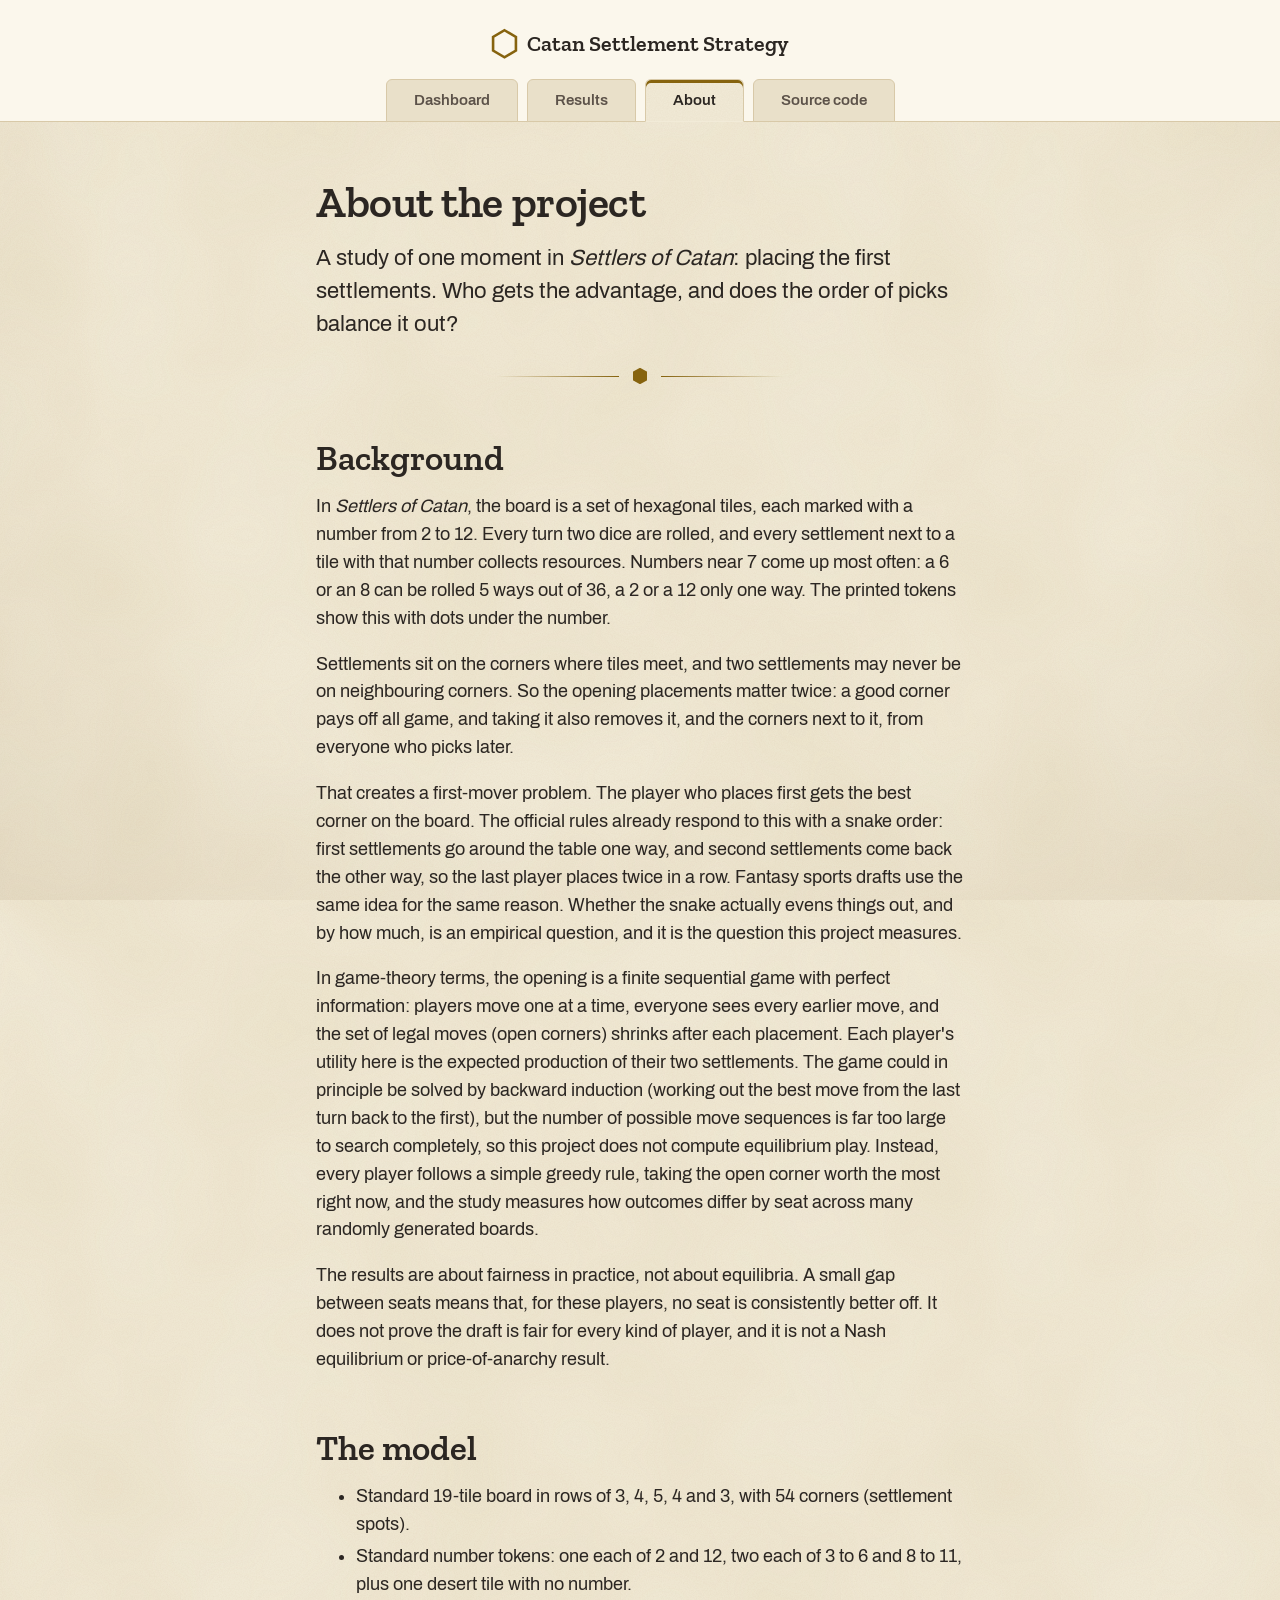
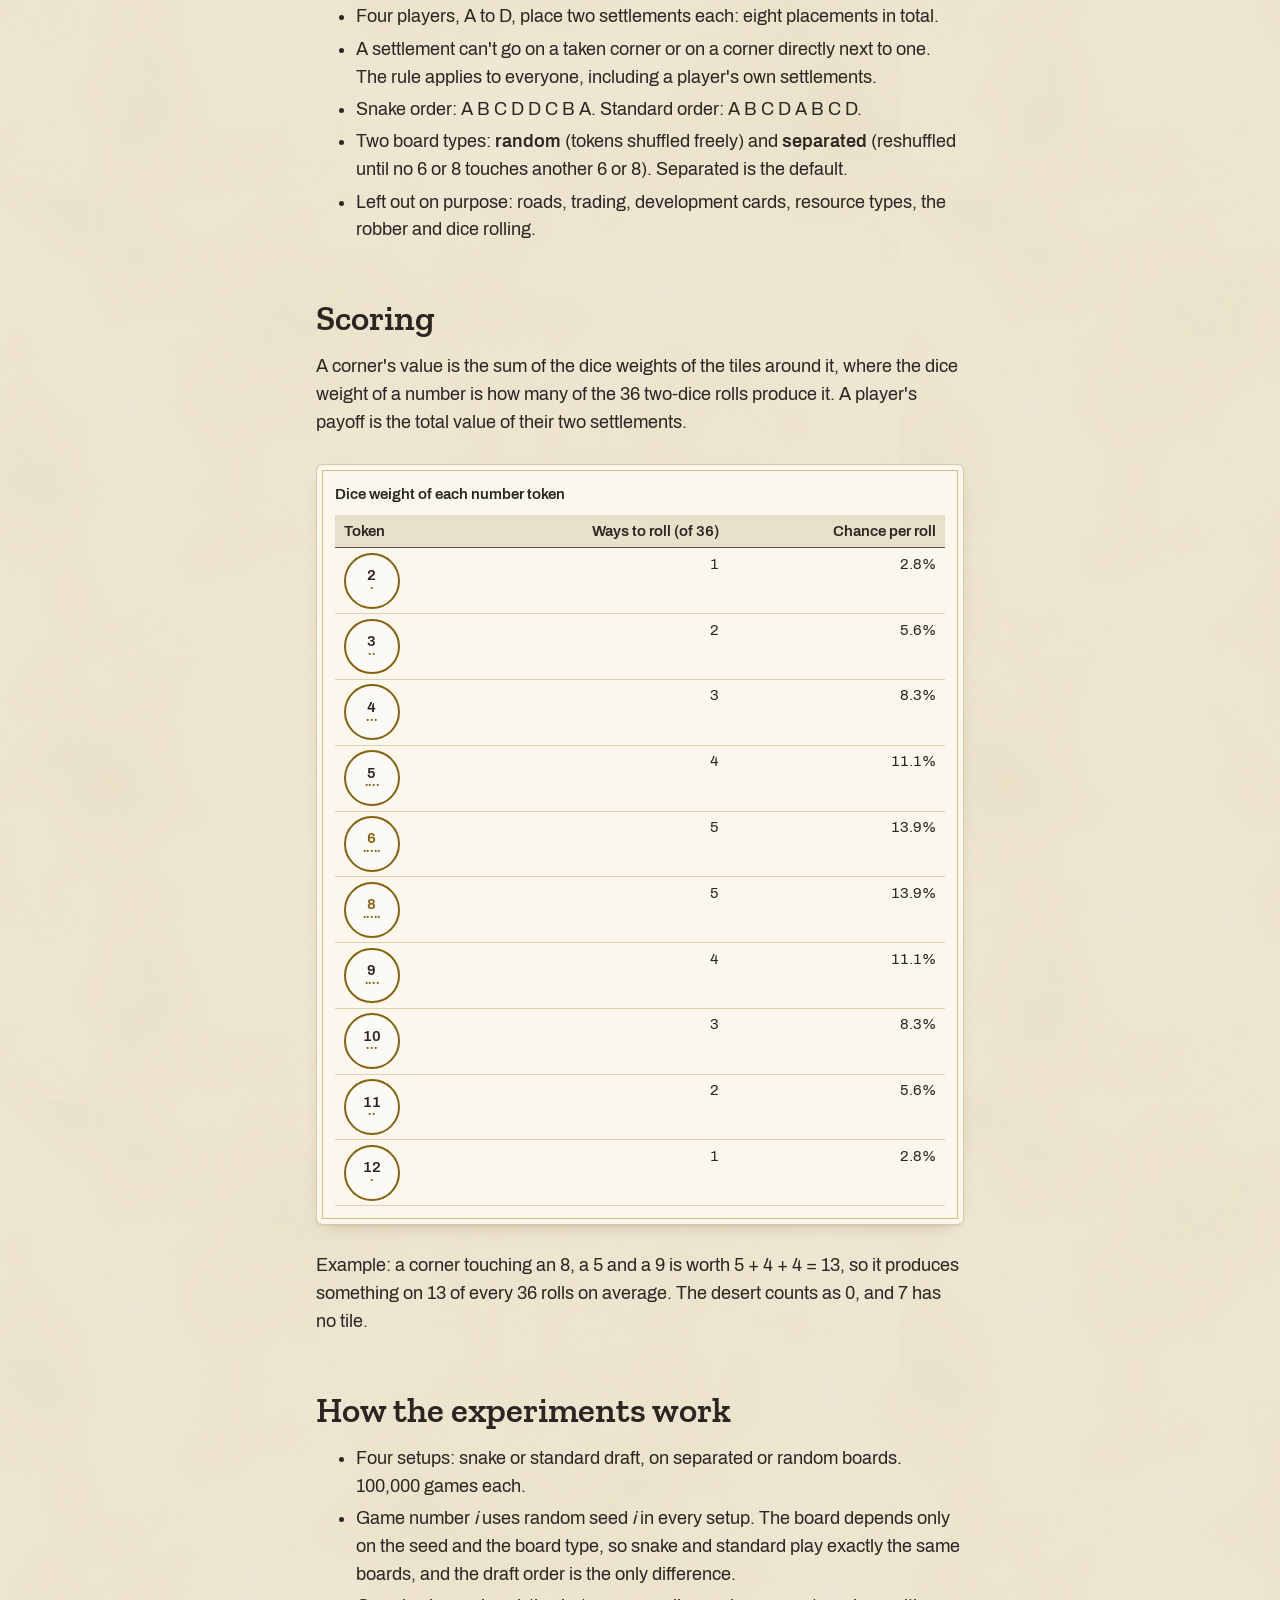
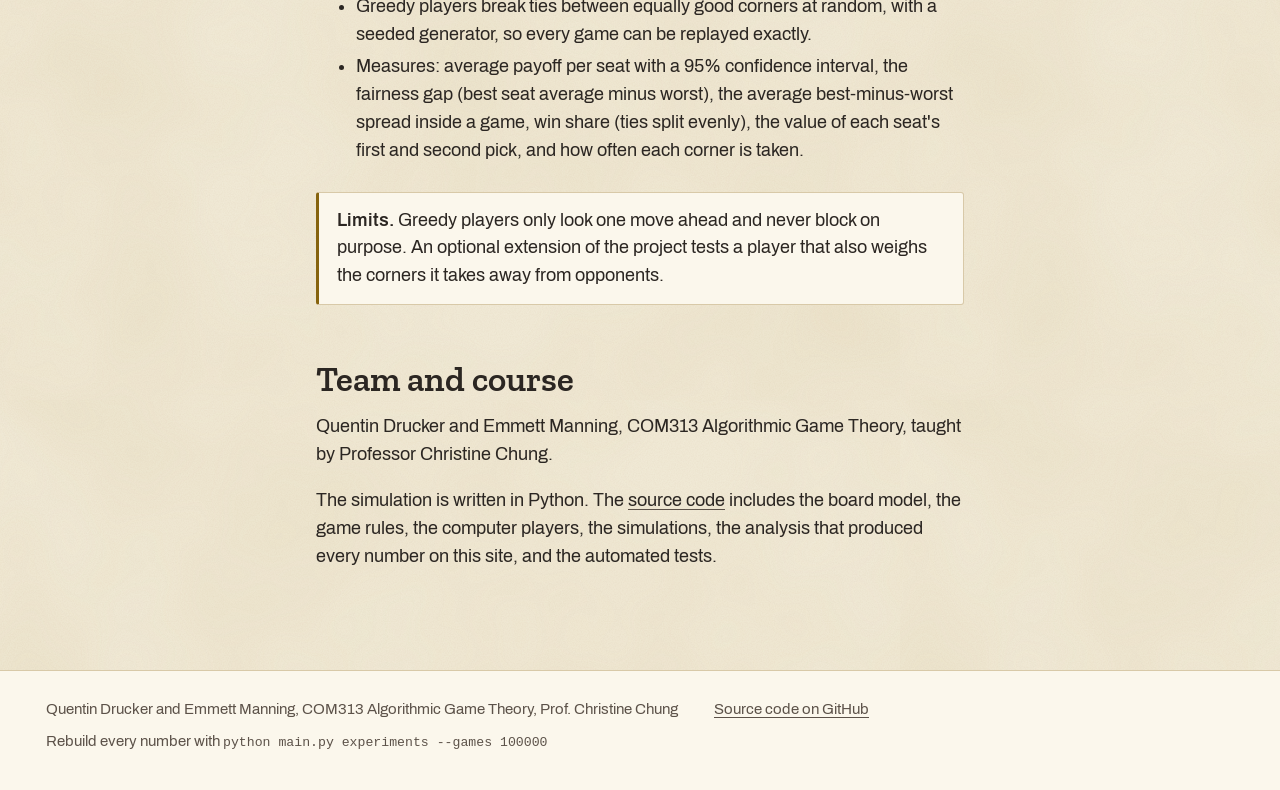
==== site/about.html @ a484a0a6 "Polish the website: parchment texture, tab navigation, panels and cards - Page background: warm parc" ====
<!doctype html>
<!--
  about.html: background and method (also the project's one-page background).
  Key parts:
  - background: Catan's opening, draft orders, the game-theory framing
  - the model's rules
  - scoring: dice-weight table drawn as Catan number tokens with pips
  - experiments, limits, team and course, where the code lives
  Sources: proposal, docs/experiments.md, src/board.py (dice weights).
-->
<html lang="en">
<head>
  <meta charset="utf-8">
  <meta name="viewport" content="width=device-width, initial-scale=1">
  <title>About | Catan Settlement Strategy</title>
  <meta name="description" content="Background, rules and method of a simulation study of opening settlement drafts on a Catan board.">
  <link rel="icon" href="favicon.svg" type="image/svg+xml">
  <link rel="stylesheet" href="css/styles.css">
</head>
<body>
  <a class="skip-link" href="#main">Skip to content</a>

  <!-- Site header (same on every page). -->
  <header class="site-header">
    <div class="site-header__inner">
      <a class="brand" href="index.html">
        <svg class="brand__mark" viewBox="0 0 26 30" aria-hidden="true"><polygon points="13,2 24,8.5 24,21.5 13,28 2,21.5 2,8.5"/></svg>
        Catan Settlement Strategy
      </a>
      <nav class="nav" aria-label="Pages">
        <a href="index.html">Dashboard</a>
        <a href="results.html">Results</a>
        <a href="about.html" aria-current="page">About</a>
        <a href="https://github.com/quentin-drucker/catan-settlement-strategy">Source code</a>
      </nav>
    </div>
  </header>

  <main id="main" class="page">

    <h1>About the project</h1>
    <p class="lede">
      A study of one moment in <em>Settlers of Catan</em>: placing the first settlements.
      Who gets the advantage, and does the order of picks balance it out?
    </p>
    <div class="ornament" aria-hidden="true"><span class="ornament__hex"></span></div>

    <!-- Background: the topic, the draft-order question, and the game-theory framing. -->
    <h2>Background</h2>
    <p>
      In <em>Settlers of Catan</em>, the board is a set of hexagonal tiles, each marked with a number
      from 2 to 12. Every turn two dice are rolled, and every settlement next to a tile with that number
      collects resources. Numbers near 7 come up most often: a 6 or an 8 can be rolled 5 ways out of
      36, a 2 or a 12 only one way. The printed tokens show this with dots under the number.
    </p>
    <p>
      Settlements sit on the corners where tiles meet, and two settlements may never be on neighbouring
      corners. So the opening placements matter twice: a good corner pays off all game, and taking it
      also removes it, and the corners next to it, from everyone who picks later.
    </p>
    <p>
      That creates a first-mover problem. The player who places first gets the best corner on the board.
      The official rules already respond to this with a snake order: first settlements go around the
      table one way, and second settlements come back the other way, so the last player places twice in
      a row. Fantasy sports drafts use the same idea for the same reason. Whether the snake actually
      evens things out, and by how much, is an empirical question, and it is the question this project
      measures.
    </p>
    <p>
      In game-theory terms, the opening is a finite sequential game with perfect information: players
      move one at a time, everyone sees every earlier move, and the set of legal moves (open corners)
      shrinks after each placement. Each player's utility here is the expected production of their two
      settlements. The game could in principle be solved by backward induction (working out the best move
      from the last turn back to the first), but the number of possible move sequences is far too large to
      search completely, so this project does not compute equilibrium play. Instead, every player follows
      a simple greedy rule, taking the open corner worth the most right now, and the study measures how
      outcomes differ by seat across many randomly generated boards.
    </p>
    <p>
      The results are about fairness in practice, not about equilibria. A small gap between seats means
      that, for these players, no seat is consistently better off. It does not prove the draft is fair for
      every kind of player, and it is not a Nash equilibrium or price-of-anarchy result.
    </p>

    <!-- The model: what is and isn't simulated. -->
    <h2>The model</h2>
    <ul>
      <li>Standard 19-tile board in rows of 3, 4, 5, 4 and 3, with 54 corners (settlement spots).</li>
      <li>Standard number tokens: one each of 2 and 12, two each of 3 to 6 and 8 to 11, plus one desert tile with no number.</li>
      <li>Four players, A to D, place two settlements each: eight placements in total.</li>
      <li>A settlement can't go on a taken corner or on a corner directly next to one. The rule applies to everyone, including a player's own settlements.</li>
      <li>Snake order: A B C D D C B A. Standard order: A B C D A B C D.</li>
      <li>Two board types: <strong>random</strong> (tokens shuffled freely) and <strong>separated</strong> (reshuffled until no 6 or 8 touches another 6 or 8). Separated is the default.</li>
      <li>Left out on purpose: roads, trading, development cards, resource types, the robber and dice rolling.</li>
    </ul>

    <!-- Scoring: dice weights as tokens; pips = ways to roll the number out of 36 (src/board.py). -->
    <h2>Scoring</h2>
    <p>
      A corner's value is the sum of the dice weights of the tiles around it, where the dice weight of a
      number is how many of the 36 two-dice rolls produce it. A player's payoff is the total value of
      their two settlements.
    </p>
    <div class="table-wrap panel">
      <table class="data-table data-table--compact">
        <caption>Dice weight of each number token</caption>
        <thead>
          <tr><th scope="col">Token</th><th scope="col" class="num">Ways to roll (of 36)</th><th scope="col" class="num">Chance per roll</th></tr>
        </thead>
        <tbody>
          <tr><td><span class="token">2<span class="token__pips" aria-hidden="true">&bull;</span></span></td><td class="num">1</td><td class="num">2.8%</td></tr>
          <tr><td><span class="token">3<span class="token__pips" aria-hidden="true">&bull;&bull;</span></span></td><td class="num">2</td><td class="num">5.6%</td></tr>
          <tr><td><span class="token">4<span class="token__pips" aria-hidden="true">&bull;&bull;&bull;</span></span></td><td class="num">3</td><td class="num">8.3%</td></tr>
          <tr><td><span class="token">5<span class="token__pips" aria-hidden="true">&bull;&bull;&bull;&bull;</span></span></td><td class="num">4</td><td class="num">11.1%</td></tr>
          <tr><td><span class="token token--high">6<span class="token__pips" aria-hidden="true">&bull;&bull;&bull;&bull;&bull;</span></span></td><td class="num">5</td><td class="num">13.9%</td></tr>
          <tr><td><span class="token token--high">8<span class="token__pips" aria-hidden="true">&bull;&bull;&bull;&bull;&bull;</span></span></td><td class="num">5</td><td class="num">13.9%</td></tr>
          <tr><td><span class="token">9<span class="token__pips" aria-hidden="true">&bull;&bull;&bull;&bull;</span></span></td><td class="num">4</td><td class="num">11.1%</td></tr>
          <tr><td><span class="token">10<span class="token__pips" aria-hidden="true">&bull;&bull;&bull;</span></span></td><td class="num">3</td><td class="num">8.3%</td></tr>
          <tr><td><span class="token">11<span class="token__pips" aria-hidden="true">&bull;&bull;</span></span></td><td class="num">2</td><td class="num">5.6%</td></tr>
          <tr><td><span class="token">12<span class="token__pips" aria-hidden="true">&bull;</span></span></td><td class="num">1</td><td class="num">2.8%</td></tr>
        </tbody>
      </table>
    </div>
    <p>
      Example: a corner touching an 8, a 5 and a 9 is worth 5 + 4 + 4 = 13, so it produces something on
      13 of every 36 rolls on average. The desert counts as 0, and 7 has no tile.
    </p>

    <!-- Experiments: setups + measures (summary of docs/experiments.md). -->
    <h2>How the experiments work</h2>
    <ul>
      <li>Four setups: snake or standard draft, on separated or random boards. 100,000 games each.</li>
      <li>Game number <em>i</em> uses random seed <em>i</em> in every setup. The board depends only on the seed and the board type, so snake and standard play exactly the same boards, and the draft order is the only difference.</li>
      <li>Greedy players break ties between equally good corners at random, with a seeded generator, so every game can be replayed exactly.</li>
      <li>Measures: average payoff per seat with a 95% confidence interval, the fairness gap (best seat average minus worst), the average best-minus-worst spread inside a game, win share (ties split evenly), the value of each seat's first and second pick, and how often each corner is taken.</li>
    </ul>

    <!-- Limits (same caveat as the Results page). -->
    <div class="note">
      <p><strong>Limits.</strong> Greedy players only look one move ahead and never block on purpose.
        An optional extension of the project tests a player that also weighs the corners it takes away
        from opponents.</p>
    </div>

    <!-- Team, course and code. -->
    <h2>Team and course</h2>
    <p>
      Quentin Drucker and Emmett Manning, COM313 Algorithmic Game Theory, taught by Professor Christine Chung.
    </p>
    <p>
      The simulation is written in Python. The <a href="https://github.com/quentin-drucker/catan-settlement-strategy">source
      code</a> includes the board model, the game rules, the computer players, the simulations, the analysis
      that produced every number on this site, and the automated tests.
    </p>
  </main>

  <!-- Footer (same on every page). -->
  <footer class="site-footer">
    <div class="site-footer__inner">
      <p>Quentin Drucker and Emmett Manning, COM313 Algorithmic Game Theory, Prof. Christine Chung</p>
      <p><a href="https://github.com/quentin-drucker/catan-settlement-strategy">Source code on GitHub</a></p>
      <p>Rebuild every number with <code>python main.py experiments --games 100000</code></p>
    </div>
  </footer>
</body>
</html>
---- site/css/styles.css ----
/* =============================================================================
   styles.css: the one stylesheet for the whole website.
   Every page links this file; no page has its own <style> block or style="" attributes.

   How to use this file
   --------------------
   1. Design values      CSS variables (= a named value defined once, reused everywhere):
                         colours, fonts, font sizes, spacing, widths, radius.
   2. Base               page defaults, font files, headings, paragraphs, links, focus.
   3. Layout             page width, header + nav, main column, footer.
   4. Components         reusable pieces, one class each (+ "--modifier" variations):
                         .skip-link, .lede, .byline, .ornament, .button, .panel,
                         .stats/.stat, .token-strip, .token, .figure, .data-table,
                         .card-grid/.card, .badge, .note, .command, .board
   5. Page tweaks        small page-specific adjustments (kept short).

   Rule of thumb: need a new look? Add a component in section 4 that uses the
   variables from section 1. Don't hard-code colours or sizes anywhere else.
   ============================================================================= */


/* =============================================================================
   1. DESIGN VALUES
   ============================================================================= */

/* Theme: "Board-game box". Warm parchment page, light card-stock panels with a
   thin gold inner frame, warm dark ink, wheat-gold tokens, slab-serif headings
   like the lettering on a board-game box.
   Blue/orange are only for data (snake/standard), gold for tokens and trim. */
:root {
  /* Page colours */
  --color-paper: #F2EBD8;        /* page background: warm parchment */
  --color-paper-alt: #E9E0C9;    /* subtle fill: table headers, inactive tabs */
  --color-card: #FBF7EC;         /* panels and cards: lighter card stock */
  --color-card-edge: #D8C9A8;    /* panel/card border */
  --color-ink: #2B2622;          /* body text + headings (~12.6:1 on paper) */
  --color-ink-soft: #423A33;     /* primary button hover */
  --color-ink-muted: #5C5249;    /* captions, secondary text (~6.4:1 on paper) */
  --color-rule: #DCCFB2;         /* hairlines, table borders */
  --color-focus: #86630E;        /* keyboard focus ring (>= 3:1 on paper) */
  --color-gilt: rgba(178, 140, 52, 0.55);  /* thin gold inner frame (decoration only) */

  /* Data colours (same as the charts; validated colour-blind safe) */
  --color-snake: #2a78d6;
  --color-standard: #eb6834;
  --color-snake-text: #1f62b3;   /* darker steps for text, so labels pass 4.5:1 */
  --color-standard-text: #a33c15;

  /* Catan number tokens */
  --color-token: #86630E;        /* wheat gold: token ring, pips, 6/8 numerals, trim */
  --color-token-face: #FBFAF6;   /* token disc */

  /* Game board (used by .board; ready for the Watch/Play pages) */
  --board-sea: #D3E0E6;          /* water around the island */
  --board-tile: #E7E2D4;         /* land hexes (no resources in this model) */
  --board-tile-edge: #C4BCA8;
  --board-spot: #FFFFFF;         /* empty settlement spot */
  --board-spot-edge: #5C5249;
  --board-blocked: #C4BCA8;      /* spot next to a settlement */
  --board-token-face: var(--color-token-face);
  --board-token-ink: var(--color-ink);
  --board-token-high: var(--color-token);
  --board-piece-label: #FFFFFF;  /* white letter on every player colour (>= 4.5:1) */
  --player-a: #c2410c;           /* player colours: validated all-pairs on the tiles; */
  --player-b: #1d4ed8;           /* each piece also shows its letter (second cue) */
  --player-c: #15803d;
  --player-d: #a21caf;

  /* Fonts */
  --font-heading: "Zilla Slab", Georgia, serif;          /* page and section titles */
  --font-text: "Archivo", "Segoe UI", Arial, sans-serif; /* body text */
  --font-ui: "Archivo", "Segoe UI", Arial, sans-serif;   /* nav, numbers, tables, labels */

  /* Type scale: 1.25 ratio on an 18px base (rem = root font size = 18px) */
  --text-xs: 0.722rem;   /* 13px */
  --text-sm: 0.833rem;   /* 15px */
  --text-md: 1rem;       /* 18px body */
  --text-lg: 1.222rem;   /* 22px */
  --text-xl: 1.556rem;   /* 28px */
  --text-2xl: 1.944rem;  /* 35px */
  --text-3xl: 2.444rem;  /* 44px, page title */
  --leading-text: 1.55;
  --leading-tight: 1.18;

  /* Spacing scale */
  --space-1: 0.25rem;
  --space-2: 0.5rem;
  --space-3: 0.75rem;
  --space-4: 1rem;
  --space-5: 1.5rem;
  --space-6: 2rem;
  --space-7: 3rem;
  --space-8: 4.5rem;

  /* Widths + shape */
  --width-text: 38rem;   /* reading column, ~68 characters per line */
  --width-wide: 56rem;   /* figures and tables may run wider than the text */
  --width-page: 68rem;   /* header/footer */
  --gutter: 1rem;        /* side padding at phone width */
  --radius-sm: 3px;
  --radius-card: 6px;    /* panels, cards, buttons, tabs */
  --token-size: 3.1rem;

  /* Depth: soft warm shadows + the gold inner frame used by panels and cards.
     box-shadow = a blurred copy of the box drawn underneath it. */
  --shadow-card: 0 1px 1px rgba(60, 42, 14, 0.06), 0 8px 18px -12px rgba(60, 42, 14, 0.35);
  --shadow-card-hover: 0 2px 2px rgba(60, 42, 14, 0.08), 0 16px 26px -14px rgba(60, 42, 14, 0.45);
  --frame-inset: inset 0 0 0 5px var(--color-card), inset 0 0 0 6px var(--color-gilt);

  /* Parchment texture, drawn by the browser from two tiny inline SVGs (no image
     files). feTurbulence = random "noise"; the colour matrix turns it into faint
     brown specks (grain) and large soft blotches (mottling). Kept very light so
     text contrast stays >= 4.5:1. */
  --texture-grain: url("data:image/svg+xml,%3Csvg xmlns='http://www.w3.org/2000/svg' width='220' height='220'%3E%3Cfilter id='g'%3E%3CfeTurbulence type='fractalNoise' baseFrequency='0.85' numOctaves='3' stitchTiles='stitch'/%3E%3CfeColorMatrix values='0 0 0 0 0.36 0 0 0 0 0.27 0 0 0 0 0.12 0 0 0 0.09 0'/%3E%3C/filter%3E%3Crect width='100%25' height='100%25' filter='url(%23g)'/%3E%3C/svg%3E");
  --texture-mottle: url("data:image/svg+xml,%3Csvg xmlns='http://www.w3.org/2000/svg' width='900' height='900'%3E%3Cfilter id='m'%3E%3CfeTurbulence type='fractalNoise' baseFrequency='0.006' numOctaves='3' seed='7' stitchTiles='stitch'/%3E%3CfeColorMatrix values='0 0 0 0 0.55 0 0 0 0 0.40 0 0 0 0 0.16 0 0 0 0.16 -0.04'/%3E%3C/filter%3E%3Crect width='100%25' height='100%25' filter='url(%23m)'/%3E%3C/svg%3E");
  --vignette: radial-gradient(ellipse at 50% 35%, transparent 60%, rgba(120, 88, 40, 0.09) 100%);
}


/* =============================================================================
   2. BASE
   ============================================================================= */

/* Font files (stored in site/fonts/, open licence: OFL). One file per weight. */
@font-face {
  font-family: "Archivo";
  src: url("../fonts/Archivo-Regular.ttf") format("truetype");
  font-weight: 400;
  font-display: swap;            /* show fallback text while the font loads */
}
@font-face {
  font-family: "Archivo";
  src: url("../fonts/Archivo-SemiBold.ttf") format("truetype");
  font-weight: 600;              /* same two files the charts use (src/analysis.py) */
  font-display: swap;
}
@font-face {
  font-family: "Zilla Slab";
  src: url("../fonts/ZillaSlab-Regular.ttf") format("truetype");
  font-weight: 400;
  font-display: swap;
}
@font-face {
  font-family: "Zilla Slab";
  src: url("../fonts/ZillaSlab-SemiBold.ttf") format("truetype");
  font-weight: 600;
  font-display: swap;
}

*,
*::before,
*::after {
  box-sizing: border-box;        /* width includes padding: simpler maths */
}

html {
  font-size: 112.5%;             /* 18px when the browser default is 16px */
  -webkit-text-size-adjust: 100%;
}

body {
  margin: 0;
  background-color: var(--color-paper);
  background-image: var(--vignette), var(--texture-mottle), var(--texture-grain);
  background-attachment: fixed, scroll, scroll;  /* edges stay shaded while scrolling */
  color: var(--color-ink);
  font-family: var(--font-text);
  font-size: var(--text-md);
  line-height: var(--leading-text);
}

h1,
h2,
h3 {
  font-family: var(--font-heading);
  line-height: var(--leading-tight);
  font-weight: 600;
  margin: var(--space-7) 0 var(--space-3);
}
h1 {
  font-size: var(--text-3xl);
  margin-top: var(--space-7);
  letter-spacing: -0.01em;
}
h2 { font-size: var(--text-2xl); }
h3 { font-size: var(--text-lg); margin-top: var(--space-6); }

p,
ul,
ol {
  margin: 0 0 var(--space-4);
}
li + li { margin-top: var(--space-1); }

/* Links: ink-coloured with an underline (blue is reserved for data). */
a {
  color: inherit;
  text-decoration-line: underline;
  text-decoration-color: var(--color-ink-muted);
  text-decoration-thickness: 1px;
  text-underline-offset: 0.18em;
}
a:hover { text-decoration-thickness: 2px; }

/* Visible keyboard focus on every interactive element. */
:focus-visible {
  outline: 3px solid var(--color-focus);
  outline-offset: 2px;
  border-radius: var(--radius-sm);
}

img { max-width: 100%; height: auto; display: block; }

code {
  font-family: Consolas, "Courier New", monospace;
  font-size: 0.88em;
}

strong { font-weight: 600; }


/* =============================================================================
   3. LAYOUT
   ============================================================================= */

/* Header: a card-stock band with the brand centred on top and the page links
   as folder tabs along its bottom edge. The current page's tab joins the page. */
.site-header {
  background: var(--color-card);
  border-bottom: 1px solid var(--color-card-edge);
}
.site-header__inner {
  max-width: var(--width-page);
  margin: 0 auto;
  padding: var(--space-5) var(--gutter) 0;
  display: flex;
  flex-direction: column;
  align-items: center;
  gap: var(--space-4);
}

/* Brand = hex mark + project name in the heading font, links to the dashboard. */
.brand {
  display: inline-flex;
  align-items: center;
  gap: var(--space-2);
  font-family: var(--font-heading);
  font-weight: 600;
  font-size: var(--text-lg);
  text-decoration: none;
}
.brand__mark {
  width: 1.5rem;
  height: 1.75rem;
  fill: none;
  stroke: var(--color-token);
  stroke-width: 2.5;
}

/* Page links as tabs. aria-current="page" marks the page being viewed (also
   read out by screen readers). margin-bottom: -1px lets tabs sit on the border. */
.nav {
  display: flex;
  flex-wrap: wrap;
  justify-content: center;
  gap: var(--space-2);
  margin-bottom: -1px;
  font-family: var(--font-ui);
  font-size: var(--text-sm);
  font-weight: 600;
}
.nav a {
  padding: var(--space-2) var(--space-5);
  color: var(--color-ink-muted);
  text-decoration: none;
  background: var(--color-paper-alt);
  border: 1px solid var(--color-card-edge);
  border-radius: var(--radius-card) var(--radius-card) 0 0;
}
.nav a:hover {
  color: var(--color-ink);
  background: var(--color-paper);
}
.nav a[aria-current="page"] {
  color: var(--color-ink);
  background-color: var(--color-paper);
  background-image: var(--texture-grain);
  border-bottom-color: var(--color-paper);       /* tab opens into the page */
  box-shadow: inset 0 3px 0 var(--color-token);  /* gold edge on the active tab */
}

/* Main column: text stays narrow; children marked as wide may stretch further. */
.page {
  max-width: var(--width-text);
  margin: 0 auto;
  padding: 0 var(--gutter) var(--space-8);
}
.page > .wide {
  width: min(var(--width-wide), calc(100vw - 2 * var(--gutter)));
  margin-left: 50%;
  transform: translateX(-50%);  /* centre a block that's wider than its column */
}

/* Footer: course + repository + how to rebuild. */
.site-footer {
  background: var(--color-card);
  border-top: 1px solid var(--color-card-edge);
  font-family: var(--font-ui);
  font-size: var(--text-sm);
  color: var(--color-ink-muted);
}
.site-footer__inner {
  max-width: var(--width-page);
  margin: 0 auto;
  padding: var(--space-5) var(--gutter) var(--space-6);
  display: flex;
  flex-wrap: wrap;
  gap: var(--space-2) var(--space-6);
}
.site-footer p { margin: 0; }


/* =============================================================================
   4. COMPONENTS
   ============================================================================= */

/* Skip link: first thing a keyboard user reaches; jumps past the header.
   Hidden until focused. Used on every page. */
.skip-link {
  position: absolute;
  left: var(--space-4);
  top: -3rem;
  background: var(--color-ink);
  color: var(--color-paper);
  padding: var(--space-2) var(--space-3);
  font-family: var(--font-ui);
  font-size: var(--text-sm);
  z-index: 10;
}
.skip-link:focus { top: var(--space-2); }

/* Lede: the opening paragraph under a page title, a size up from body text.
   Used at the top of every page. */
.lede {
  font-size: var(--text-lg);
  line-height: 1.5;
  color: var(--color-ink);
}

/* Small "where this comes from" line under a title or figure. */
.byline {
  font-family: var(--font-ui);
  font-size: var(--text-sm);
  color: var(--color-ink-muted);
  margin-top: calc(-1 * var(--space-2));
}

/* Ornament: a small gold hex between two fading gold rules. One per page, under
   the intro, as a quiet divider. Decorative only (aria-hidden in the HTML). */
.ornament {
  display: flex;
  align-items: center;
  gap: var(--space-3);
  max-width: 16rem;
  margin: var(--space-5) auto var(--space-6);
}
.ornament::before,
.ornament::after {
  content: "";
  flex: 1;
  height: 1px;
  background: linear-gradient(to right, transparent, var(--color-token));
}
.ornament::after { background: linear-gradient(to left, transparent, var(--color-token)); }
.ornament__hex {
  width: 0.8rem;
  height: 0.92rem;
  background: var(--color-token);
  clip-path: polygon(50% 0, 100% 25%, 100% 75%, 50% 100%, 0 75%, 0 25%);
}

/* Buttons: links styled as buttons, for the main actions on a page.
   .button--primary = dark with a thin gold inner line (game-box trim);
   .button--secondary = light card stock. Used on the dashboard. */
.button-row {
  display: flex;
  flex-wrap: wrap;
  gap: var(--space-3);
  margin: var(--space-5) 0 0;
}
.button {
  display: inline-flex;
  align-items: center;
  padding: var(--space-3) var(--space-5);
  border: 1px solid transparent;
  border-radius: var(--radius-card);
  font-family: var(--font-ui);
  font-size: var(--text-sm);
  font-weight: 600;
  text-decoration: none;
  transition: transform 0.15s ease, box-shadow 0.15s ease, background-color 0.15s ease;
}
.button:hover { transform: translateY(-1px); }
.button--primary {
  background: var(--color-ink);
  color: var(--color-card);
  border-color: var(--color-ink);
  box-shadow: inset 0 0 0 3px var(--color-ink), inset 0 0 0 4px var(--color-gilt), var(--shadow-card);
}
.button--primary:hover { background: var(--color-ink-soft); }
.button--secondary {
  background: var(--color-card);
  color: var(--color-ink);
  border-color: var(--color-card-edge);
  box-shadow: var(--shadow-card);
}
.button--secondary:hover { box-shadow: var(--shadow-card-hover); }

/* Panel: a framed sheet of card stock (border + thin gold inner frame + soft
   shadow) that holds a chart, a table or the token strip so it stands off the
   textured page. Used on every page. */
.panel {
  background: var(--color-card);
  border: 1px solid var(--color-card-edge);
  border-radius: var(--radius-card);
  box-shadow: var(--frame-inset), var(--shadow-card);
  padding: var(--space-5);
}

/* Stats: headline numbers as small tiles in a 2 x 2 grid, each with a gold top
   edge. Used on the dashboard. .stat__value--snake / --standard tint a number by draft. */
.stats {
  display: grid;
  grid-template-columns: repeat(2, 1fr);
  gap: var(--space-4);
  margin: var(--space-5) 0 var(--space-6);
  padding: 0;
  list-style: none;
}
.stat {
  margin: 0;
  padding: var(--space-4) var(--space-5);
  background: var(--color-card);
  border: 1px solid var(--color-card-edge);
  border-radius: var(--radius-card);
  box-shadow: inset 0 3px 0 var(--color-token), var(--shadow-card);
}
.stat__value {
  display: block;
  font-family: var(--font-ui);
  font-size: var(--text-2xl);
  font-weight: 600;
  line-height: 1.1;
  font-variant-numeric: lining-nums;
}
.stat__value--snake { color: var(--color-snake-text); }
.stat__value--standard { color: var(--color-standard-text); }
.stat__label {
  display: block;
  margin-top: var(--space-2);
  font-family: var(--font-ui);
  font-size: var(--text-sm);
  line-height: 1.4;
  color: var(--color-ink-muted);
}

/* Token strip: the 8 greedy picks in turn order as Catan-style tokens, with who
   gets each pick under snake and standard. A real <table>, so screen readers
   read it as rows and columns. Used on the dashboard. */
.token-strip-wrap {
  overflow-x: auto;              /* only scrolls on very narrow screens */
  margin: var(--space-5) 0 var(--space-6);
}
.token-strip {
  border-collapse: collapse;
  margin: 0 auto;
  font-family: var(--font-ui);
}
.token-strip caption {
  caption-side: bottom;          /* caption reads as a source line under the strip */
  padding-top: var(--space-3);
  margin-top: 0;
}
.token-strip th,
.token-strip td {
  padding: var(--space-1) var(--space-1);
  text-align: center;
  font-weight: 400;
}
.token-strip th[scope="row"] {
  text-align: right;
  padding-right: var(--space-3);
  font-size: var(--text-sm);
  color: var(--color-ink-muted);
  white-space: nowrap;
}
.token-strip__turn {
  font-size: var(--text-xs);
  color: var(--color-ink-muted);
}
.token-strip__owner {
  font-size: var(--text-md);
  font-weight: 600;
}
.token-strip__owner--snake { color: var(--color-snake-text); }
.token-strip__owner--standard { color: var(--color-standard-text); }
.token-strip__divider th,
.token-strip__divider td {
  border-top: 1px solid var(--color-rule);
}

/* Token: one round Catan number token (disc + number, optional pips).
   Used in the token strip and the dice-weight table (About).
   .token--late = picks 5-8, drawn lighter: the leftovers after round one.
   .token--high = a 6 or 8 (the most likely numbers), numeral in ochre. */
.token {
  display: inline-flex;
  flex-direction: column;
  align-items: center;
  justify-content: center;
  width: var(--token-size);
  height: var(--token-size);
  border-radius: 50%;
  background: var(--color-token-face);
  border: 2px solid var(--color-token);
  font-family: var(--font-ui);
  font-weight: 600;
  font-size: var(--text-sm);
  line-height: 1;
  color: var(--color-ink);
  font-variant-numeric: lining-nums tabular-nums;
}
.token--late {
  border-style: dashed;
  font-weight: 400;
}
.token--high { color: var(--color-token); }
/* Pips = the dots under a token's number; count = ways to roll it out of 36. */
.token__pips {
  margin-top: 0.2em;
  font-size: 0.55em;
  letter-spacing: 0.08em;
  color: var(--color-token);
}

/* Figure: a chart image with a caption under it. Add .wide to let it run past
   the text column. Used on the Results page. */
.figure {
  margin: var(--space-6) 0;
}
.figure__img {
  width: 100%;
  border-radius: var(--radius-sm);
}
.figure__caption {
  margin-top: var(--space-3);
  font-family: var(--font-ui);
  font-size: var(--text-sm);
  line-height: 1.5;
  color: var(--color-ink-muted);
  max-width: var(--width-text);
}

/* Data table: numbers right-aligned in equal-width digits so columns line up.
   Used on Results (seat tables) and About (rules). Wrap in .table-wrap (+ .panel)
   so wide tables scroll sideways on phones instead of breaking the page. */
.table-wrap {
  overflow-x: auto;
  margin: var(--space-5) 0;
}
.table-wrap.panel { padding: var(--space-4); }
.data-table {
  width: 100%;
  border-collapse: collapse;
  font-family: var(--font-ui);
  font-size: var(--text-sm);
  font-variant-numeric: tabular-nums;
}
.data-table caption {
  text-align: left;
  font-weight: 600;
  color: var(--color-ink);
  padding-bottom: var(--space-2);
}
.data-table th,
.data-table td {
  padding: var(--space-2) var(--space-3);
  border-bottom: 1px solid var(--color-rule);
  text-align: left;
  vertical-align: top;
}
.data-table thead th {
  background: var(--color-paper-alt);
  font-weight: 600;
  border-bottom-color: var(--color-ink-muted);
}
.data-table .num { text-align: right; white-space: nowrap; }
.data-table--compact th,
.data-table--compact td { padding: var(--space-1) var(--space-2); }
/* Row that is the main point of the table (e.g. snake on separated boards). */
.data-table__row--key td,
.data-table__row--key th { font-weight: 600; }

/* Card grid: the dashboard's links to the other pages. Each card is one page,
   with a gold hex marker, a title and one line on what's there. The whole card
   is clickable: the title link's ::after stretches over the card.
   .card--planned = page not built yet (no link, dashed outline, muted). */
.card-grid {
  display: grid;
  grid-template-columns: repeat(2, 1fr);
  gap: var(--space-4);
  margin: var(--space-4) 0;
  padding: 0;
  list-style: none;
}
.card {
  position: relative;
  margin: 0;
  padding: var(--space-5) var(--space-5) var(--space-5) calc(var(--space-5) + 1.4rem);
  background: var(--color-card);
  border: 1px solid var(--color-card-edge);
  border-radius: var(--radius-card);
  box-shadow: var(--frame-inset), var(--shadow-card);
  transition: transform 0.15s ease, box-shadow 0.15s ease;
}
.card::before {                  /* the hex marker (CSS-only shape) */
  content: "";
  position: absolute;
  left: var(--space-5);
  top: calc(var(--space-5) + 0.3rem);
  width: 0.85rem;
  height: 0.98rem;
  background: var(--color-token);
  clip-path: polygon(50% 0, 100% 25%, 100% 75%, 50% 100%, 0 75%, 0 25%);
}
.card:hover,
.card:focus-within {
  transform: translateY(-2px);
  box-shadow: var(--frame-inset), var(--shadow-card-hover);
}
.card__title {
  display: block;
  font-family: var(--font-heading);
  font-size: var(--text-lg);
  font-weight: 600;
  line-height: 1.2;
  text-decoration: none;
}
.card__title::after {            /* makes the whole card the click target */
  content: "";
  position: absolute;
  inset: 0;
  border-radius: var(--radius-card);
}
.card__title:focus-visible { outline: none; }
.card:focus-within { outline: 3px solid var(--color-focus); outline-offset: 2px; }
.card__desc {
  display: block;
  margin-top: var(--space-2);
  font-size: var(--text-sm);
  line-height: 1.45;
  color: var(--color-ink-muted);
}
.card--planned {
  background: transparent;
  border-style: dashed;
  box-shadow: none;
  color: var(--color-ink-muted);
}
.card--planned::before { background: var(--color-card-edge); }
.card--planned:hover { transform: none; box-shadow: none; }

/* Badge: a small rounded label, e.g. "In progress" on a planned card.
   Inside a card title it drops to its own line so every card lines up. */
.badge {
  display: inline-block;
  margin-left: var(--space-2);
  padding: 0 var(--space-2);
  border: 1px solid var(--color-card-edge);
  border-radius: 999px;
  background: var(--color-paper-alt);
  font-family: var(--font-ui);
  font-size: var(--text-xs);
  font-weight: 600;
  line-height: 1.6;
  vertical-align: middle;
  color: var(--color-ink-muted);
}
.card__title .badge {
  display: table;                /* own line, but only as wide as its text */
  margin: var(--space-1) 0 0;
}

/* Note: a short aside (caveats, limits). Left rule instead of a full box.
   Used on Results and About. */
.note {
  margin: var(--space-5) 0;
  padding: var(--space-3) var(--space-4);
  background: var(--color-card);
  border: 1px solid var(--color-card-edge);
  border-left: 3px solid var(--color-token);
  border-radius: var(--radius-sm);
  font-size: var(--text-md);
}
.note p:last-child { margin-bottom: 0; }

/* Command: a terminal command to copy (reproduce the results). */
.command {
  margin: var(--space-3) 0 var(--space-5);
  padding: var(--space-3) var(--space-4);
  background: var(--color-card);
  border: 1px solid var(--color-card-edge);
  border-radius: var(--radius-sm);
  overflow-x: auto;
  font-size: var(--text-sm);
  line-height: 1.5;
}

/* Board: SVG drawing of the 19-hex board (sea, tiles, tokens, settlement spots,
   pieces). Styled here so every theme recolours it. Ready for the Watch/Play
   pages; also used by the style preview. Spot states:
   --legal (open), --blocked (next to a settlement); pieces use --a..--d. */
.board {
  display: block;
  width: 100%;
  max-width: 34rem;
  height: auto;
  margin: 0 auto;
}
.board__sea { fill: var(--board-sea); }
.board__tile {
  fill: var(--board-tile);
  stroke: var(--board-tile-edge);
  stroke-width: 1.5;
}
.board__token {
  fill: var(--board-token-face);
  stroke: var(--board-token-high);
  stroke-width: 1.5;
}
.board__token-number {
  font-family: var(--font-ui);
  font-weight: 600;
  font-size: 15px;
  fill: var(--board-token-ink);
  text-anchor: middle;
}
.board__token-number--high { fill: var(--board-token-high); }
.board__pip { fill: var(--board-token-high); }
.board__spot {
  fill: var(--board-spot);
  stroke: var(--board-spot-edge);
  stroke-width: 1.2;
}
.board__spot--blocked {
  fill: var(--board-blocked);
  stroke: none;
}
.board__piece { stroke: var(--board-spot); stroke-width: 2; }
.board__piece--a { fill: var(--player-a); }
.board__piece--b { fill: var(--player-b); }
.board__piece--c { fill: var(--player-c); }
.board__piece--d { fill: var(--player-d); }
.board__piece-label {
  font-family: var(--font-ui);
  font-weight: 600;
  font-size: 11px;
  fill: var(--board-piece-label);
  text-anchor: middle;
}


/* =============================================================================
   5. PAGE TWEAKS
   ============================================================================= */

/* Dashboard: the question headline gets a touch more room below. */
.page--dashboard h1 { margin-bottom: var(--space-4); }

/* Phones: smaller page title and tokens so the strip fits without scrolling. */
@media (max-width: 34rem) {
  :root {
    --text-3xl: 2rem;
    --text-2xl: 1.6rem;
    --token-size: 1.85rem;
  }
  /* Tighter strip so all 8 turns fit a ~360px screen without scrolling. */
  .token-strip th,
  .token-strip td { padding: 2px 1px; }
  .token-strip th[scope="row"] {
    padding-right: var(--space-1);
    font-size: var(--text-xs);
  }
  .stats,
  .card-grid { grid-template-columns: 1fr; }
  .token { font-size: var(--text-xs); }
  .panel { padding: var(--space-3); }
  .nav a { padding: var(--space-2) var(--space-3); }
}

/* People who ask their system for less motion: no lifting on hover. */
@media (prefers-reduced-motion: reduce) {
  .button,
  .card { transition: none; }
  .button:hover,
  .card:hover,
  .card:focus-within { transform: none; }
}
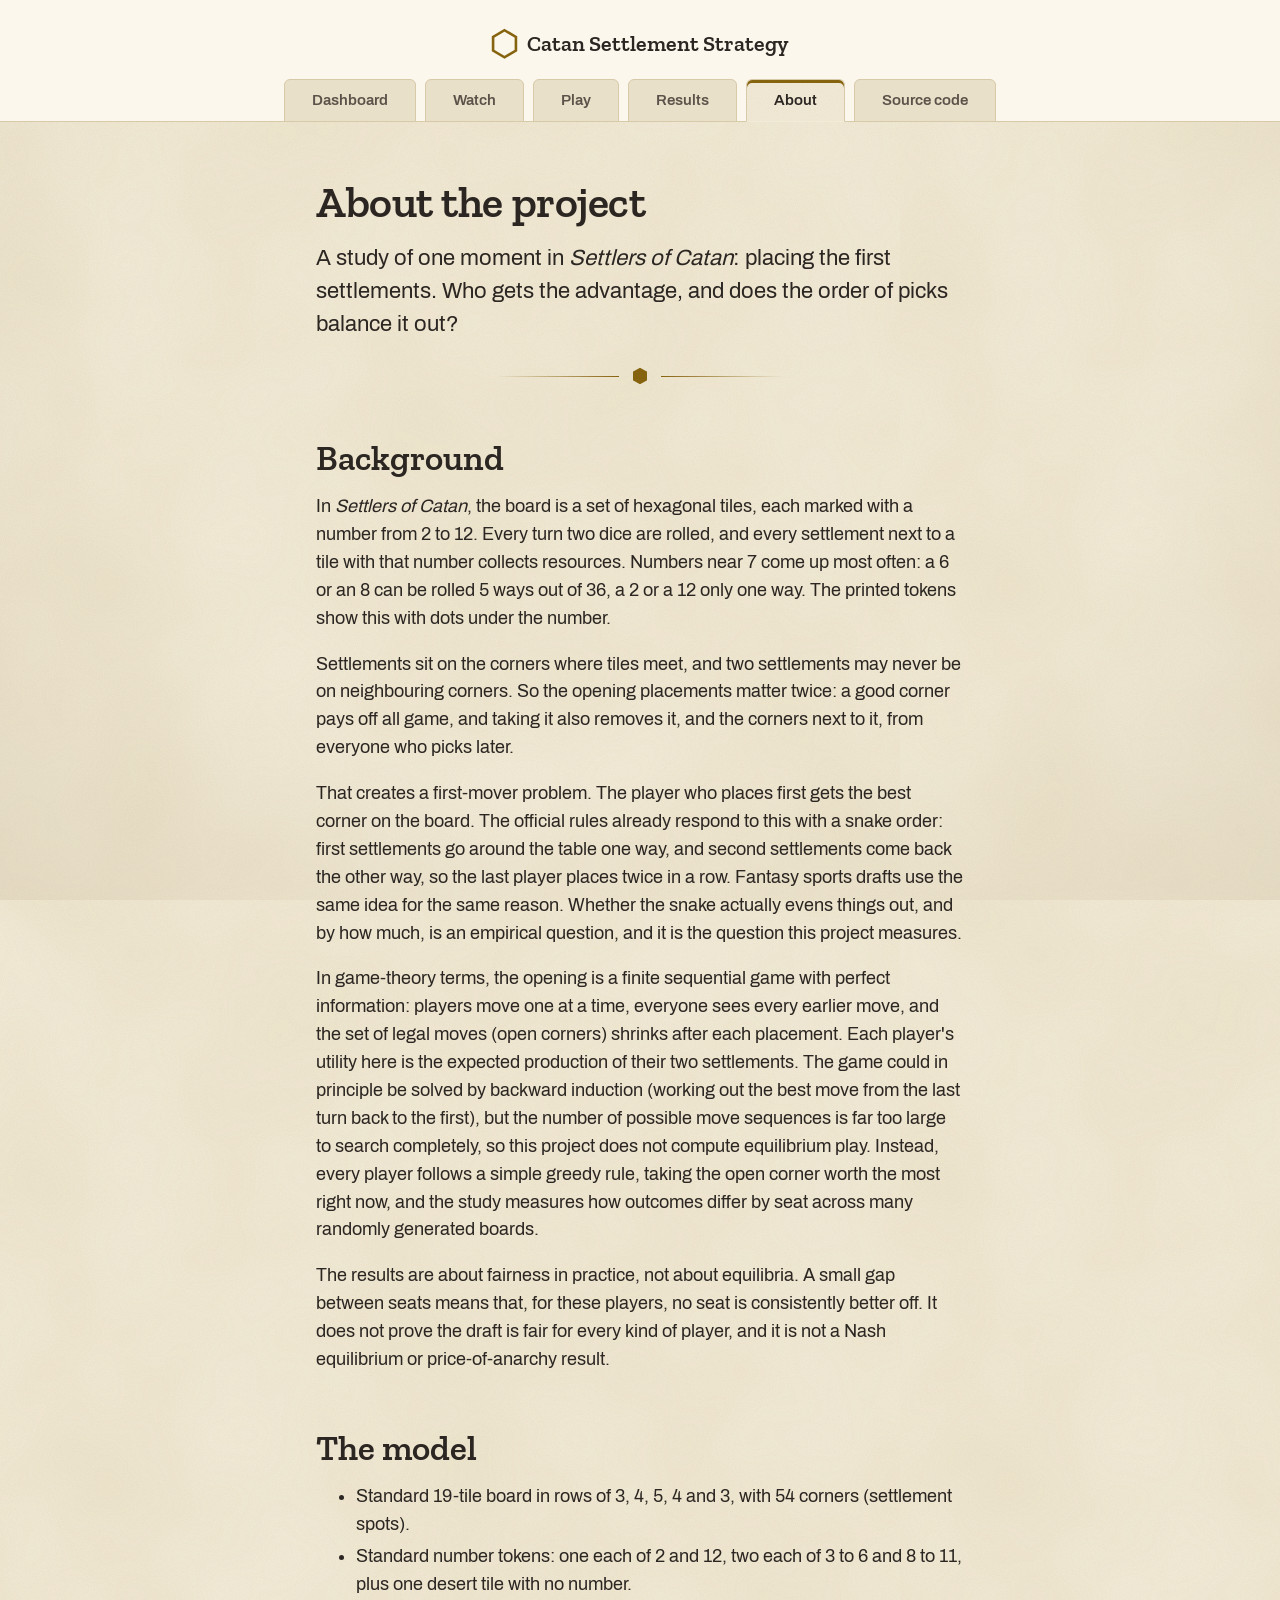
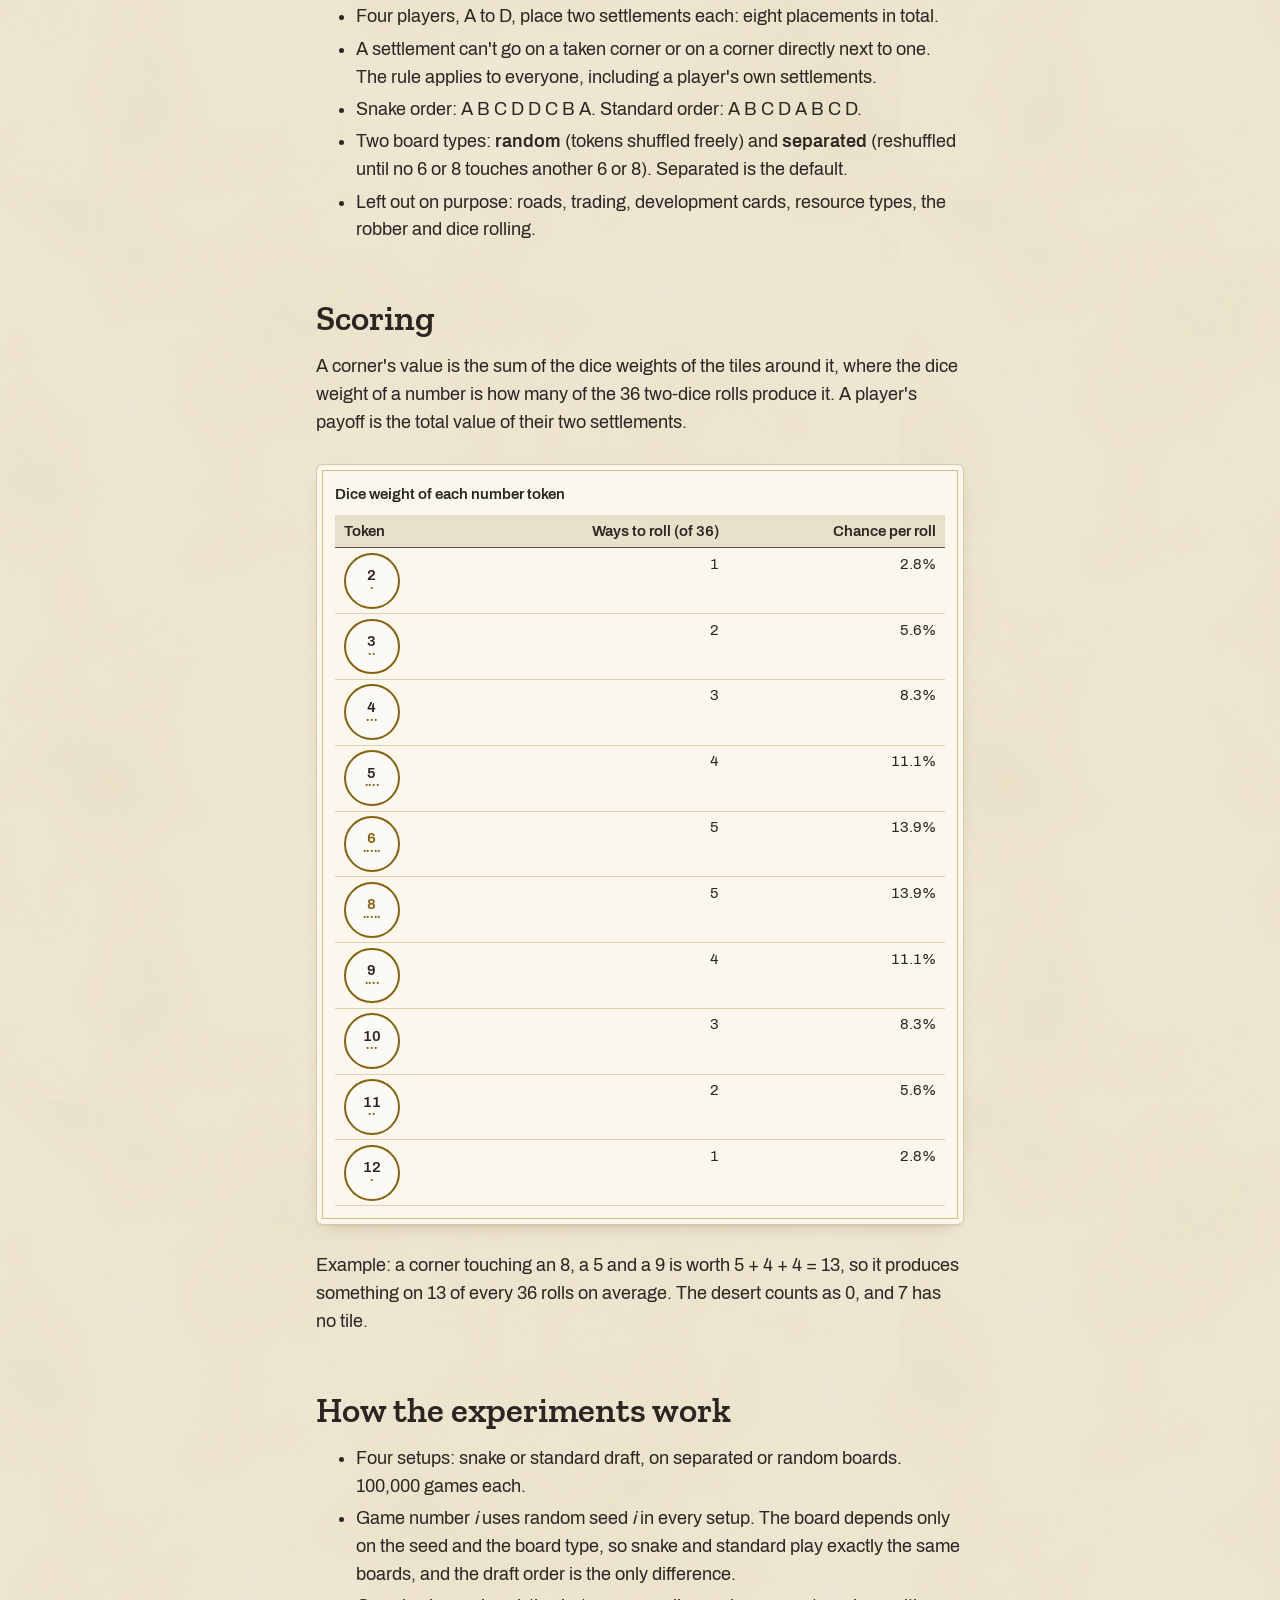
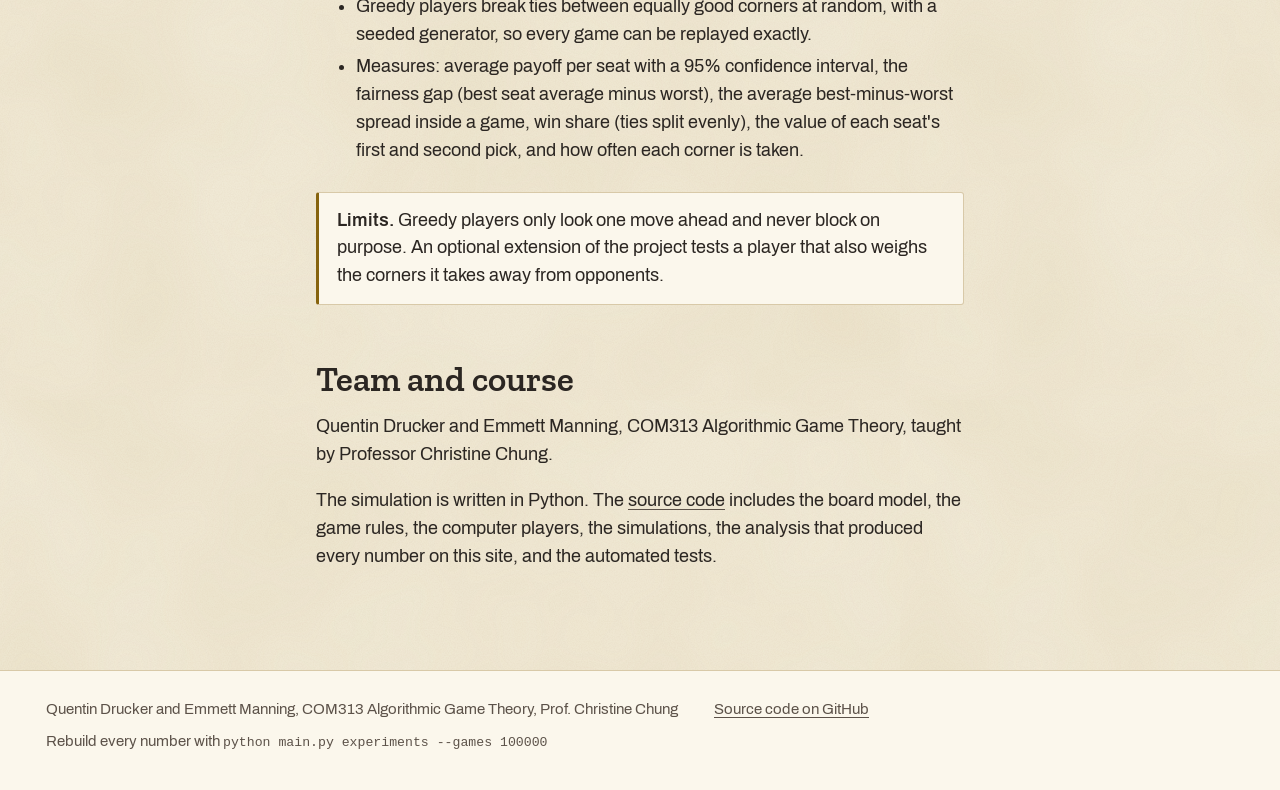
==== commit c87f5c7f: "Add Watch and Play pages running the Python engine in the browser - src/web.py: bridge for the websi" ====
--- a/site/about.html
+++ b/site/about.html
@@ -29,6 +29,8 @@
       </a>
       <nav class="nav" aria-label="Pages">
         <a href="index.html">Dashboard</a>
+        <a href="watch.html">Watch</a>
+        <a href="play.html">Play</a>
         <a href="results.html">Results</a>
         <a href="about.html" aria-current="page">About</a>
         <a href="https://github.com/quentin-drucker/catan-settlement-strategy">Source code</a>
--- a/site/css/styles.css
+++ b/site/css/styles.css
@@ -11,7 +11,9 @@
    4. Components         reusable pieces, one class each (+ "--modifier" variations):
                          .skip-link, .lede, .byline, .ornament, .button, .panel,
                          .stats/.stat, .token-strip, .token, .figure, .data-table,
-                         .card-grid/.card, .badge, .note, .command, .board
+                         .card-grid/.card, .badge, .note, .command, .board,
+                         game pages: .controls/.field, .status, .board-pair,
+                         .board-panel, .move-log, .player-chip
    5. Page tweaks        small page-specific adjustments (kept short).
 
    Rule of thumb: need a new look? Add a component in section 4 that uses the
@@ -45,6 +47,7 @@
   --color-standard: #eb6834;
   --color-snake-text: #1f62b3;   /* darker steps for text, so labels pass 4.5:1 */
   --color-standard-text: #a33c15;
+  --color-error: #a33c15;        /* rejected move / load failure messages (5.5:1) */
 
   /* Catan number tokens */
   --color-token: #86630E;        /* wheat gold: token ring, pips, 6/8 numerals, trim */
@@ -401,6 +404,12 @@
   transition: transform 0.15s ease, box-shadow 0.15s ease, background-color 0.15s ease;
 }
 .button:hover { transform: translateY(-1px); }
+button.button { cursor: pointer; line-height: inherit; }   /* <button> needs these; links don't */
+.button:disabled {
+  opacity: 0.5;
+  cursor: not-allowed;
+  transform: none;
+}
 .button--primary {
   background: var(--color-ink);
   color: var(--color-card);
@@ -716,6 +725,117 @@
   line-height: 1.5;
 }
 
+/* Controls: a toolbar row of fields and buttons above a game (Watch/Play).
+   .field = a small label stacked over a select/input/checkbox. */
+.controls {
+  display: flex;
+  flex-wrap: wrap;
+  align-items: flex-end;
+  gap: var(--space-3) var(--space-4);
+  margin: var(--space-5) 0 var(--space-4);
+}
+.field {
+  display: flex;
+  flex-direction: column;
+  gap: var(--space-1);
+  font-family: var(--font-ui);
+  font-size: var(--text-sm);
+}
+.field__label {
+  color: var(--color-ink-muted);
+  font-weight: 600;
+}
+.field__input {
+  min-width: 7rem;
+  padding: var(--space-2) var(--space-3);
+  font: inherit;
+  color: var(--color-ink);
+  background: var(--color-card);
+  border: 1px solid var(--color-card-edge);
+  border-radius: var(--radius-card);
+}
+.field__input--short { min-width: 0; width: 7rem; }   /* numbers: seed */
+.field--check {                  /* checkbox + label on one line */
+  flex-direction: row;
+  align-items: center;
+  gap: var(--space-2);
+  padding-bottom: var(--space-2);
+}
+.field--check input { width: 1.1rem; height: 1.1rem; accent-color: var(--color-token); }
+
+/* Status: one line saying what just happened or what to do next. Its HTML has
+   aria-live, so screen readers read each new message. .status--error = problem. */
+.status {
+  margin: 0 0 var(--space-5);
+  padding: var(--space-3) var(--space-4);
+  background: var(--color-card);
+  border: 1px solid var(--color-card-edge);
+  border-left: 3px solid var(--color-token);
+  border-radius: var(--radius-sm);
+  font-family: var(--font-ui);
+  font-size: var(--text-sm);
+}
+.status--error { border-left-color: var(--color-error); color: var(--color-error); }
+.status--turn { border-left-color: var(--player-a); font-weight: 600; }  /* "your turn" on Play */
+
+/* Board pair: two boards side by side (Watch); stacks on narrow screens. */
+.board-pair {
+  display: grid;
+  grid-template-columns: repeat(2, minmax(0, 1fr));
+  gap: var(--space-4);
+}
+@media (max-width: 50rem) {
+  .board-pair { grid-template-columns: 1fr; }
+}
+
+/* Board panel: one game inside a .panel: title, whose turn, board, scores, log. */
+.board-panel { min-width: 0; }
+.board-panel__title {
+  margin: 0 0 var(--space-1);
+  font-size: var(--text-xl);
+}
+.board-panel__order {
+  margin-left: var(--space-2);
+  font-family: var(--font-ui);
+  font-size: var(--text-sm);
+  font-weight: 400;
+  color: var(--color-ink-muted);
+  letter-spacing: 0.08em;
+}
+.board-panel__turn {
+  margin: 0 0 var(--space-2);
+  font-family: var(--font-ui);
+  font-size: var(--text-sm);
+  color: var(--color-ink-muted);
+}
+.board-panel .table-wrap { margin: var(--space-3) 0; }
+
+/* Move log: numbered list of moves so far, small print. */
+.move-log {
+  margin: 0;
+  padding-left: var(--space-5);
+  font-family: var(--font-ui);
+  font-size: var(--text-xs);
+  color: var(--color-ink-muted);
+}
+.move-log li + li { margin-top: 0; }
+
+/* Player chip: the seat letter on its player colour, matching the board pieces.
+   Used in scoreboards. */
+.player-chip {
+  display: inline-block;
+  min-width: 1.5em;
+  padding: 0 0.3em;
+  border-radius: var(--radius-sm);
+  color: var(--board-piece-label);
+  font-weight: 600;
+  text-align: center;
+}
+.player-chip--a { background: var(--player-a); }
+.player-chip--b { background: var(--player-b); }
+.player-chip--c { background: var(--player-c); }
+.player-chip--d { background: var(--player-d); }
+
 /* Board: SVG drawing of the 19-hex board (sea, tiles, tokens, settlement spots,
    pieces). Styled here so every theme recolours it. Ready for the Watch/Play
    pages; also used by the style preview. Spot states:
@@ -755,6 +875,33 @@
 .board__spot--blocked {
   fill: var(--board-blocked);
   stroke: none;
+}
+/* Play page: an open spot the human can pick. Grows and turns gold on hover or
+   keyboard focus so it's obvious what can be clicked. */
+.board__spot-button { cursor: pointer; }
+.board__hit { fill: transparent; }   /* invisible bigger tap area around an open spot */
+.board__spot-button .board__spot { stroke: var(--color-token); stroke-width: 2; }
+.board__spot-button:hover .board__spot,
+.board__spot-button:focus .board__spot {
+  fill: var(--color-token-face);
+  stroke-width: 3.5;
+}
+.board__spot-button:focus { outline: none; }    /* the thicker gold ring is the focus mark */
+/* Spot value written on an open spot ("Show values" option). */
+.board__spot-value {
+  font-family: var(--font-ui);
+  font-weight: 600;
+  font-size: 9px;
+  fill: var(--board-token-ink);
+  text-anchor: middle;
+  pointer-events: none;          /* clicks go to the spot underneath */
+}
+/* Gold ring around the newest settlement. */
+.board__last {
+  fill: none;
+  stroke: var(--color-token);
+  stroke-width: 2.5;
+  stroke-dasharray: 4 3;
 }
 .board__piece { stroke: var(--board-spot); stroke-width: 2; }
 .board__piece--a { fill: var(--player-a); }
@@ -805,4 +952,5 @@
   .button:hover,
   .card:hover,
   .card:focus-within { transform: none; }
-}
+  .button:disabled { transform: none; }
+}
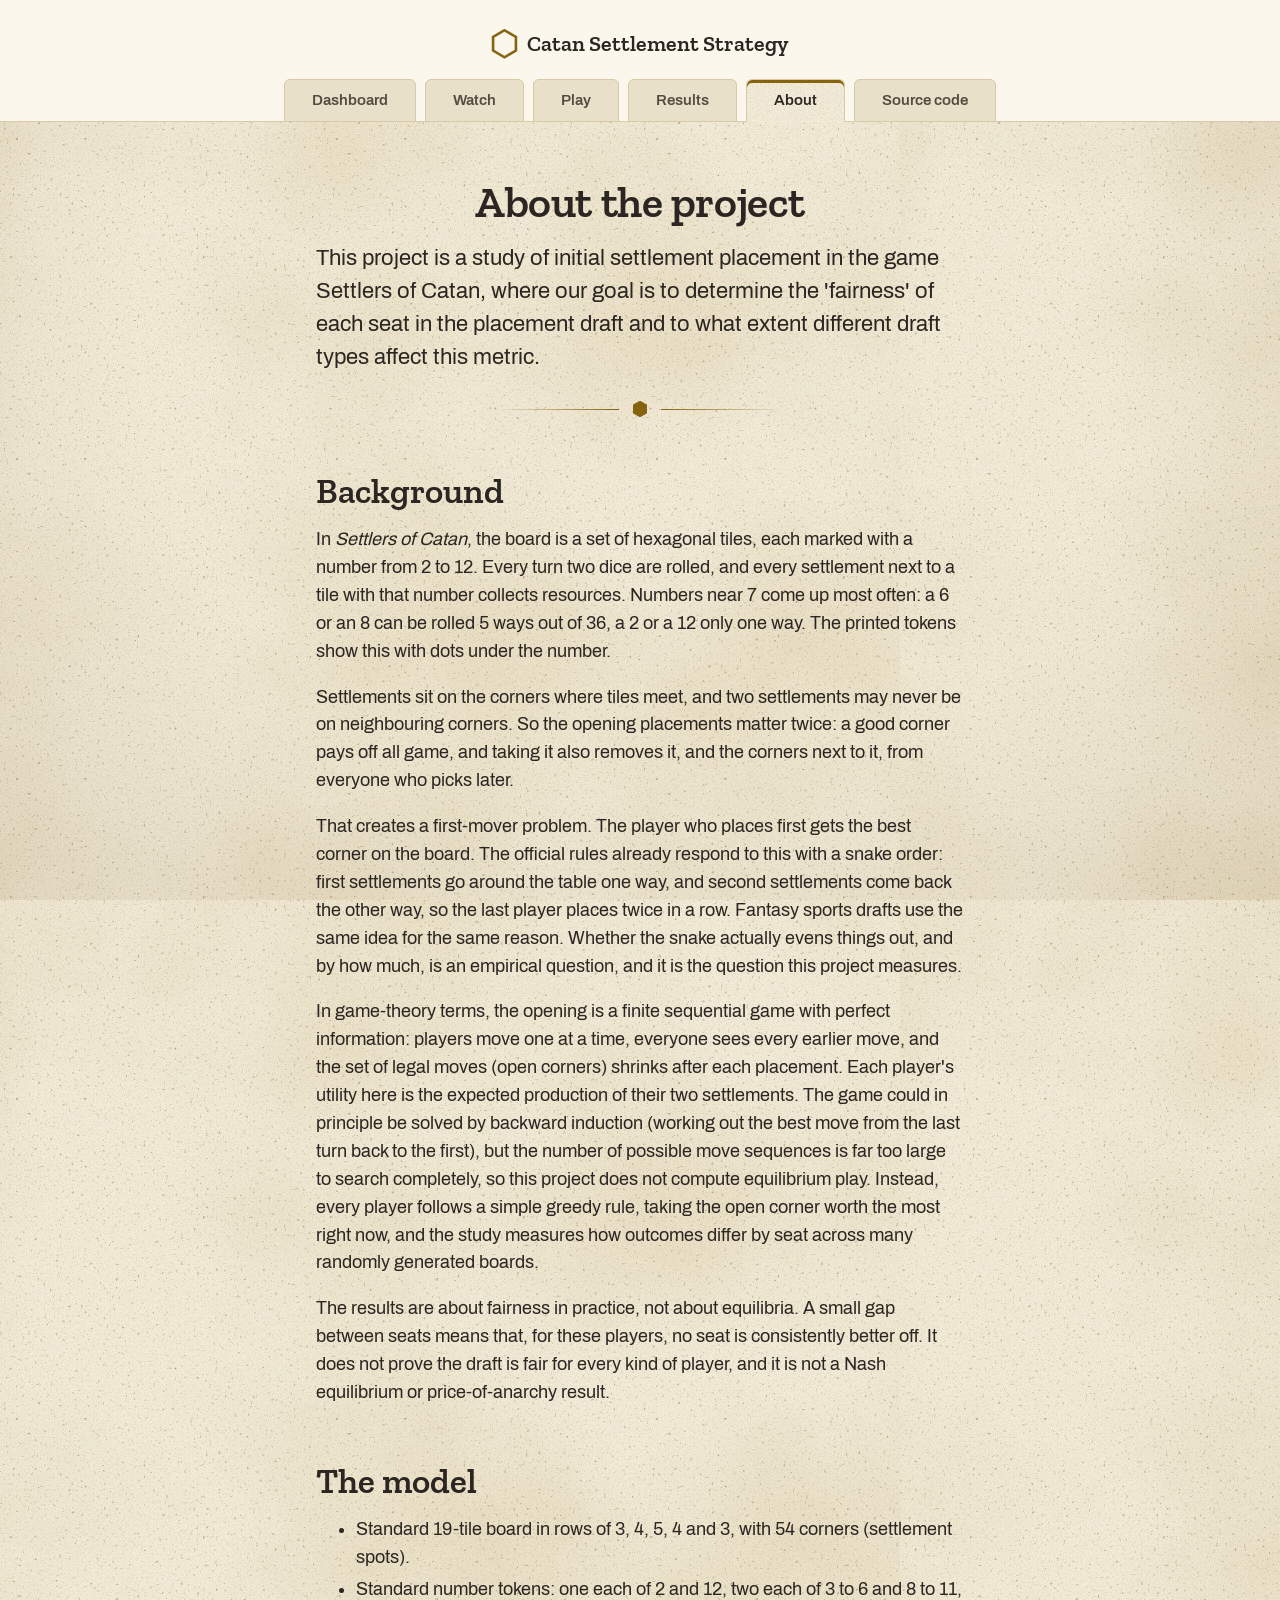
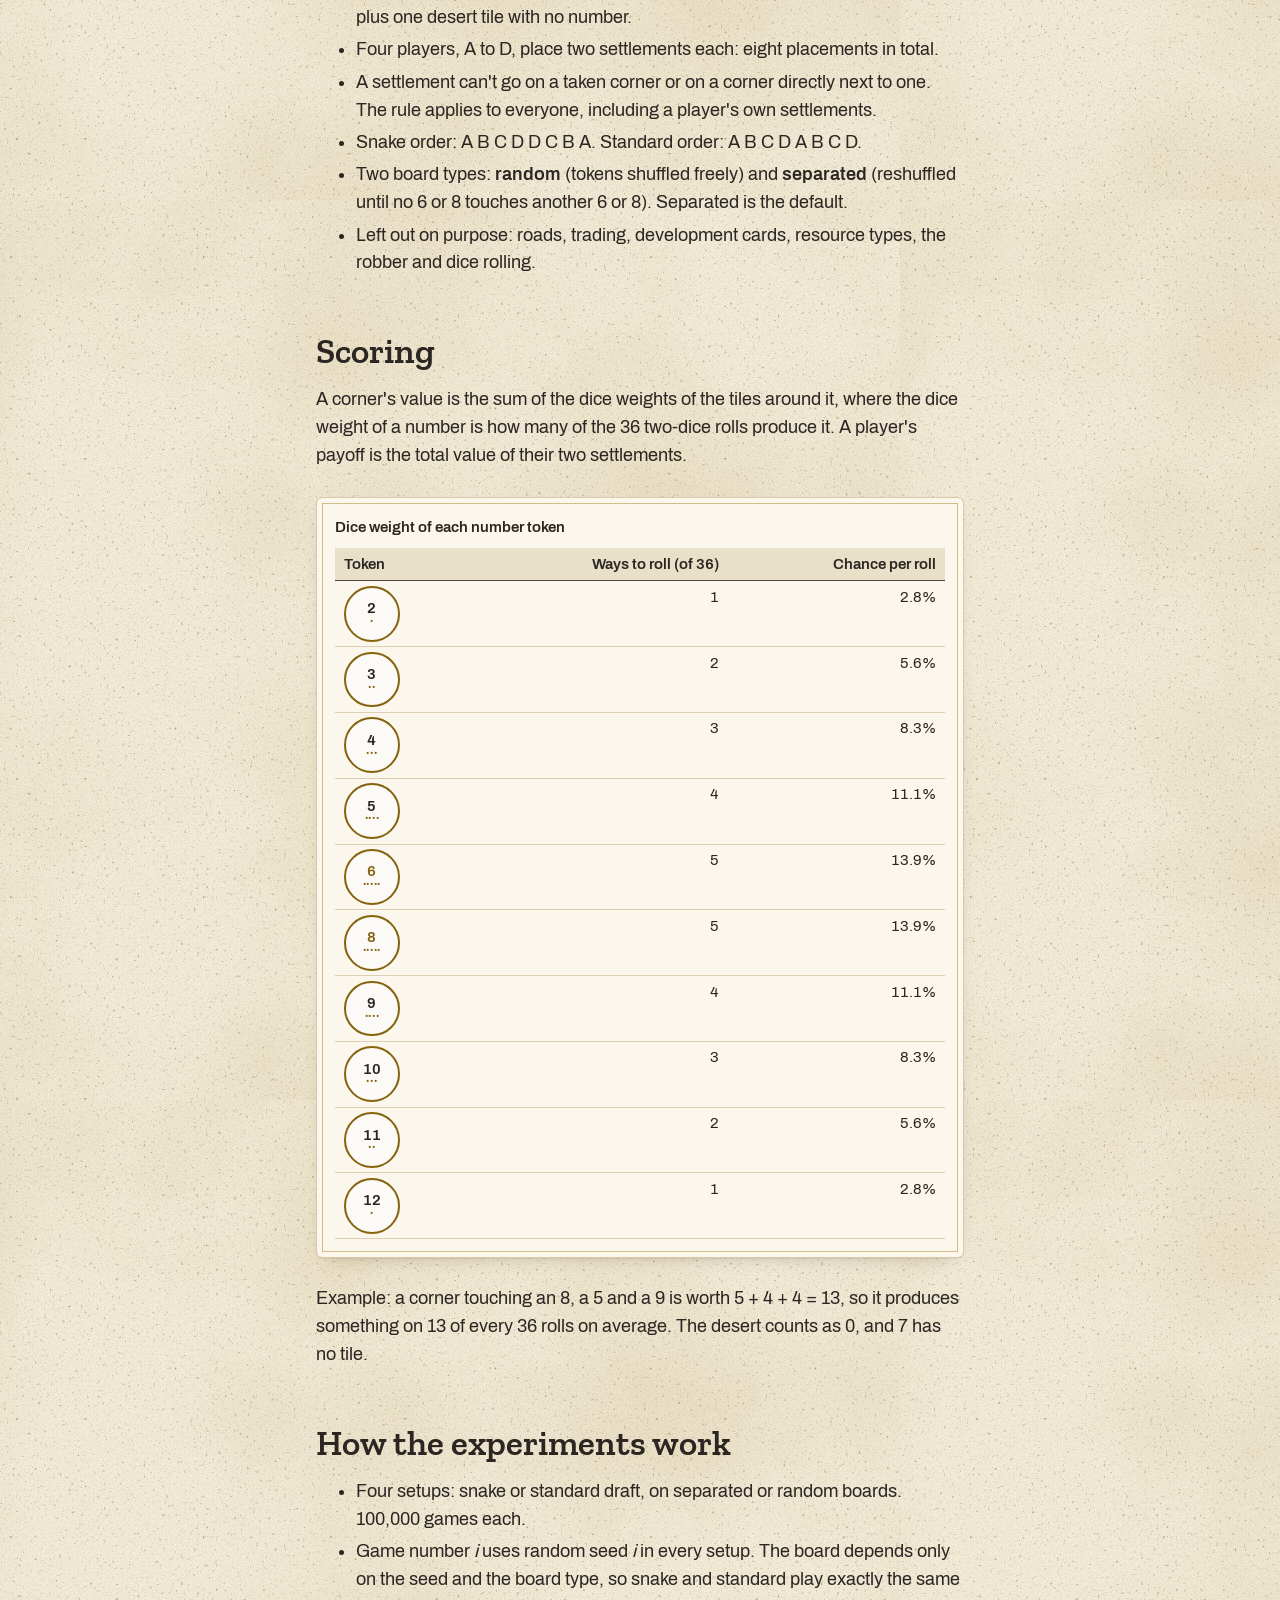
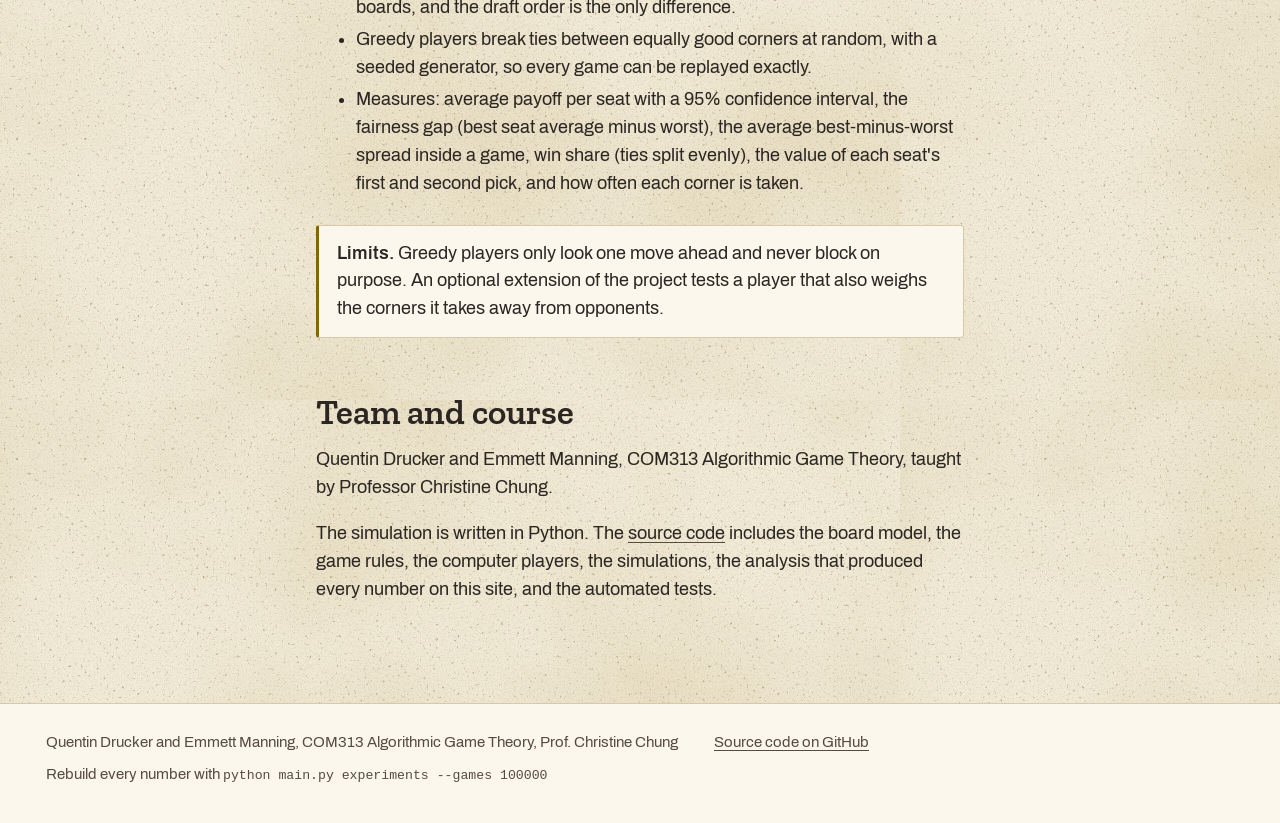
==== commit 788c6be3: "About page: centre the title and rewrite the intro paragraph Co-authored-by: Emmett Manning <emannin" ====
--- a/site/about.html
+++ b/site/about.html
@@ -38,12 +38,13 @@
     </div>
   </header>
 
-  <main id="main" class="page">
+  <main id="main" class="page page--about">
 
     <h1>About the project</h1>
     <p class="lede">
-      A study of one moment in <em>Settlers of Catan</em>: placing the first settlements.
-      Who gets the advantage, and does the order of picks balance it out?
+      This project is a study of initial settlement placement in the game Settlers of Catan, where our
+      goal is to determine the 'fairness' of each seat in the placement draft and to what extent
+      different draft types affect this metric.
     </p>
     <div class="ornament" aria-hidden="true"><span class="ornament__hex"></span></div>
 
--- a/site/css/styles.css
+++ b/site/css/styles.css
@@ -37,7 +37,7 @@
   --color-card-edge: #D8C9A8;    /* panel/card border */
   --color-ink: #2B2622;          /* body text + headings (~12.6:1 on paper) */
   --color-ink-soft: #423A33;     /* primary button hover */
-  --color-ink-muted: #5C5249;    /* captions, secondary text (~6.4:1 on paper) */
+  --color-ink-muted: #554B42;    /* captions, secondary text (~7:1 on plain paper, >= 4.5:1 on texture) */
   --color-rule: #DCCFB2;         /* hairlines, table borders */
   --color-focus: #86630E;        /* keyboard focus ring (>= 3:1 on paper) */
   --color-gilt: rgba(178, 140, 52, 0.55);  /* thin gold inner frame (decoration only) */
@@ -58,7 +58,7 @@
   --board-tile: #E7E2D4;         /* land hexes (no resources in this model) */
   --board-tile-edge: #C4BCA8;
   --board-spot: #FFFFFF;         /* empty settlement spot */
-  --board-spot-edge: #5C5249;
+  --board-spot-edge: #554B42;
   --board-blocked: #C4BCA8;      /* spot next to a settlement */
   --board-token-face: var(--color-token-face);
   --board-token-ink: var(--color-ink);
@@ -110,13 +110,18 @@
   --shadow-card-hover: 0 2px 2px rgba(60, 42, 14, 0.08), 0 16px 26px -14px rgba(60, 42, 14, 0.45);
   --frame-inset: inset 0 0 0 5px var(--color-card), inset 0 0 0 6px var(--color-gilt);
 
-  /* Parchment texture, drawn by the browser from two tiny inline SVGs (no image
-     files). feTurbulence = random "noise"; the colour matrix turns it into faint
-     brown specks (grain) and large soft blotches (mottling). Kept very light so
-     text contrast stays >= 4.5:1. */
-  --texture-grain: url("data:image/svg+xml,%3Csvg xmlns='http://www.w3.org/2000/svg' width='220' height='220'%3E%3Cfilter id='g'%3E%3CfeTurbulence type='fractalNoise' baseFrequency='0.85' numOctaves='3' stitchTiles='stitch'/%3E%3CfeColorMatrix values='0 0 0 0 0.36 0 0 0 0 0.27 0 0 0 0 0.12 0 0 0 0.09 0'/%3E%3C/filter%3E%3Crect width='100%25' height='100%25' filter='url(%23g)'/%3E%3C/svg%3E");
-  --texture-mottle: url("data:image/svg+xml,%3Csvg xmlns='http://www.w3.org/2000/svg' width='900' height='900'%3E%3Cfilter id='m'%3E%3CfeTurbulence type='fractalNoise' baseFrequency='0.006' numOctaves='3' seed='7' stitchTiles='stitch'/%3E%3CfeColorMatrix values='0 0 0 0 0.55 0 0 0 0 0.40 0 0 0 0 0.16 0 0 0 0.16 -0.04'/%3E%3C/filter%3E%3Crect width='100%25' height='100%25' filter='url(%23m)'/%3E%3C/svg%3E");
-  --vignette: radial-gradient(ellipse at 50% 35%, transparent 60%, rgba(120, 88, 40, 0.09) 100%);
+  /* Parchment texture, drawn by the browser from small inline SVG tiles (no image
+     files). feTurbulence = random "noise"; each colour matrix turns it into brown
+     marks of one kind. Layers, top to bottom:
+       grain  - fine specks everywhere
+       specks - sparse darker flecks (only the strongest noise shows)
+       mottle - large soft blotches, like age stains
+     Measured: the darkest 1% of the page stays light enough for every text colour
+     used on it to keep >= 4.5:1 contrast. */
+  --texture-grain: url("data:image/svg+xml,%3Csvg xmlns='http://www.w3.org/2000/svg' width='200' height='200'%3E%3Cfilter id='g'%3E%3CfeTurbulence type='fractalNoise' baseFrequency='0.75' numOctaves='3' stitchTiles='stitch'/%3E%3CfeColorMatrix values='0 0 0 0 0.30 0 0 0 0 0.22 0 0 0 0 0.10 0 0 0 0.50 -0.23'/%3E%3C/filter%3E%3Crect width='100%25' height='100%25' filter='url(%23g)'/%3E%3C/svg%3E");
+  --texture-specks: url("data:image/svg+xml,%3Csvg xmlns='http://www.w3.org/2000/svg' width='320' height='320'%3E%3Cfilter id='s'%3E%3CfeTurbulence type='fractalNoise' baseFrequency='0.32' numOctaves='2' seed='3' stitchTiles='stitch'/%3E%3CfeColorMatrix values='0 0 0 0 0.25 0 0 0 0 0.17 0 0 0 0 0.06 0 0 0 2.50 -1.68'/%3E%3C/filter%3E%3Crect width='100%25' height='100%25' filter='url(%23s)'/%3E%3C/svg%3E");
+  --texture-mottle: url("data:image/svg+xml,%3Csvg xmlns='http://www.w3.org/2000/svg' width='900' height='900'%3E%3Cfilter id='m'%3E%3CfeTurbulence type='fractalNoise' baseFrequency='0.004' numOctaves='4' seed='11' stitchTiles='stitch'/%3E%3CfeColorMatrix values='0 0 0 0 0.52 0 0 0 0 0.38 0 0 0 0 0.14 0 0 0 0.35 -0.12'/%3E%3C/filter%3E%3Crect width='100%25' height='100%25' filter='url(%23m)'/%3E%3C/svg%3E");
+  --vignette: radial-gradient(ellipse at 50% 35%, transparent 55%, rgba(110, 78, 32, 0.10) 100%);
 }
 
 
@@ -164,8 +169,8 @@
 body {
   margin: 0;
   background-color: var(--color-paper);
-  background-image: var(--vignette), var(--texture-mottle), var(--texture-grain);
-  background-attachment: fixed, scroll, scroll;  /* edges stay shaded while scrolling */
+  background-image: var(--vignette), var(--texture-specks), var(--texture-grain), var(--texture-mottle);
+  background-attachment: fixed, scroll, scroll, scroll;  /* edges stay shaded while scrolling */
   color: var(--color-ink);
   font-family: var(--font-text);
   font-size: var(--text-md);
@@ -923,6 +928,9 @@
 
 /* Dashboard: the question headline gets a touch more room below. */
 .page--dashboard h1 { margin-bottom: var(--space-4); }
+
+/* About: centred page title. */
+.page--about h1 { text-align: center; }
 
 /* Phones: smaller page title and tokens so the strip fits without scrolling. */
 @media (max-width: 34rem) {
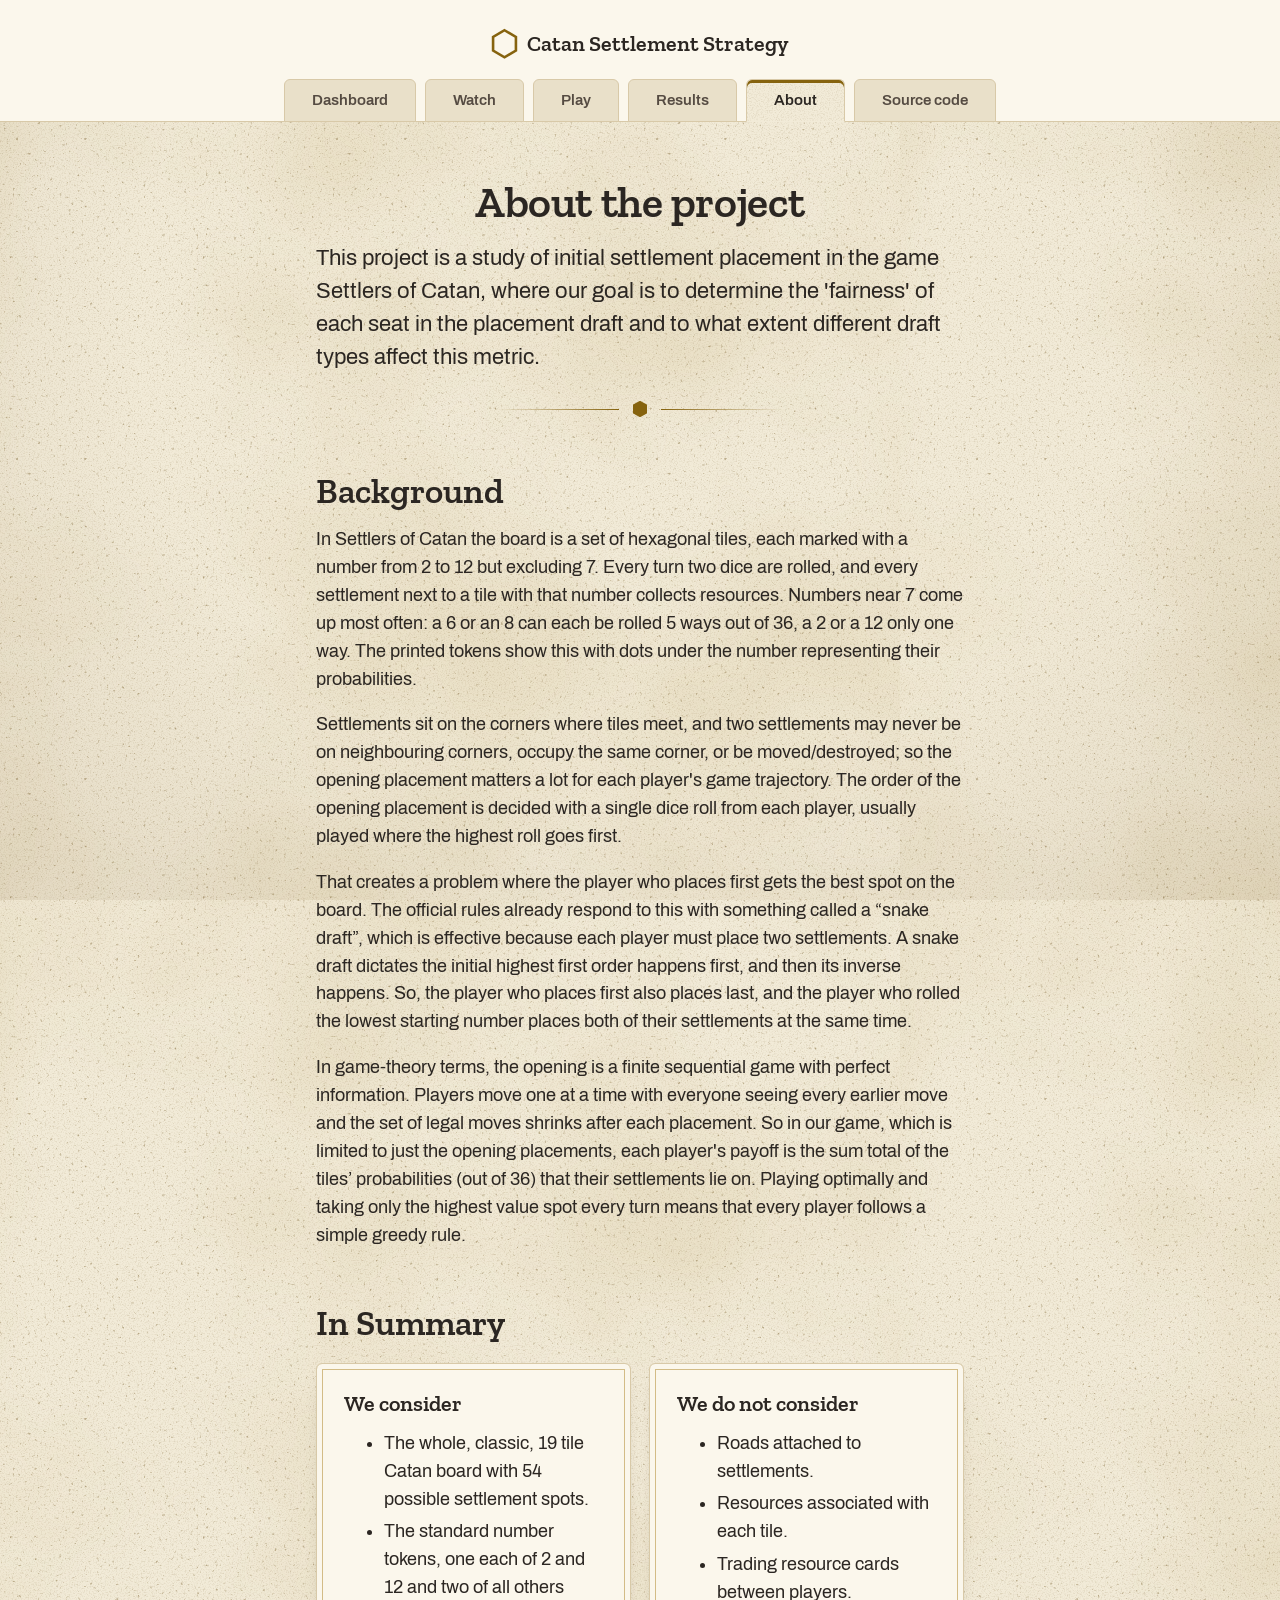
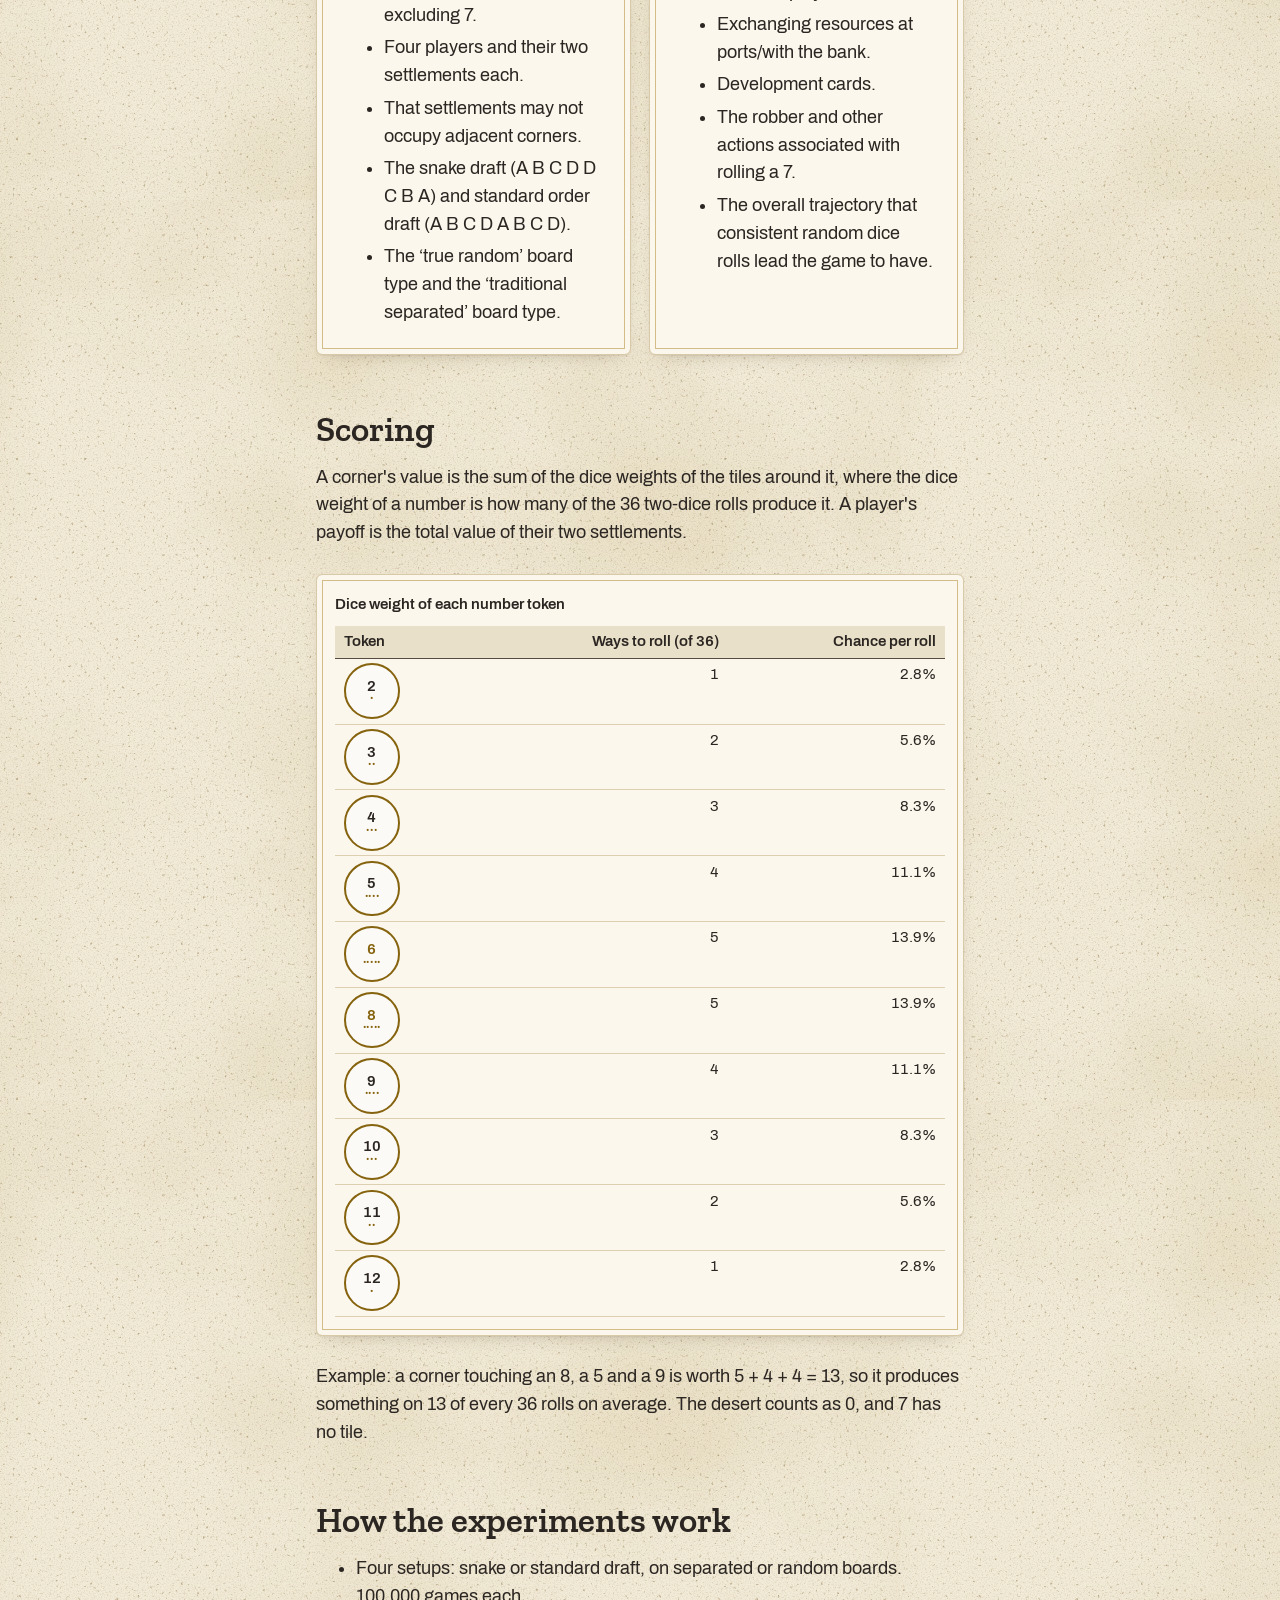
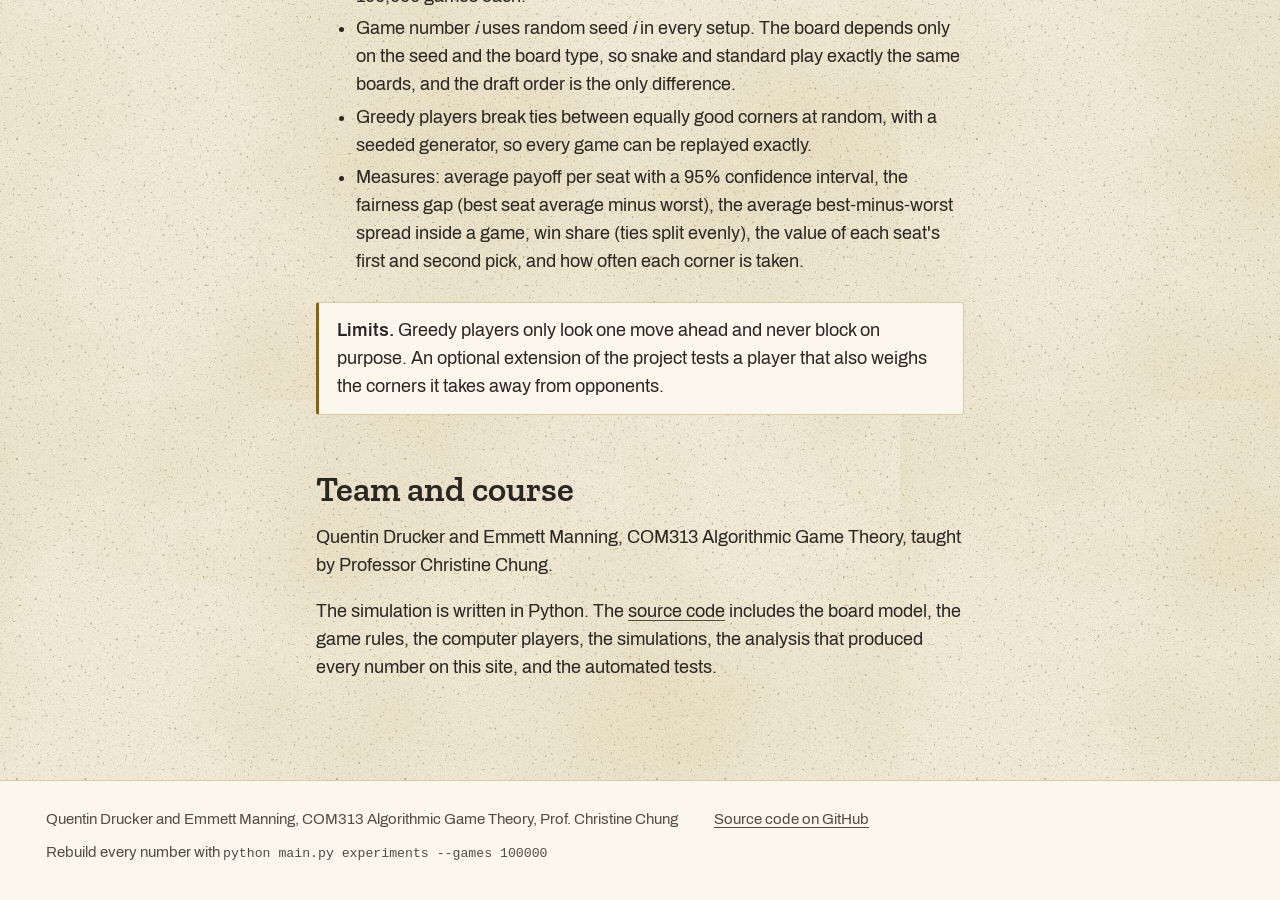
==== commit c5b40cf8: "About page: new Background text and side-by-side In Summary lists Co-authored-by: Emmett Manning <em" ====
--- a/site/about.html
+++ b/site/about.html
@@ -3,7 +3,7 @@
   about.html: background and method (also the project's one-page background).
   Key parts:
   - background: Catan's opening, draft orders, the game-theory framing
-  - the model's rules
+  - in summary: what the model does and doesn't include, side by side
   - scoring: dice-weight table drawn as Catan number tokens with pips
   - experiments, limits, team and course, where the code lives
   Sources: proposal, docs/experiments.md, src/board.py (dice weights).
@@ -51,51 +51,62 @@
     <!-- Background: the topic, the draft-order question, and the game-theory framing. -->
     <h2>Background</h2>
     <p>
-      In <em>Settlers of Catan</em>, the board is a set of hexagonal tiles, each marked with a number
-      from 2 to 12. Every turn two dice are rolled, and every settlement next to a tile with that number
-      collects resources. Numbers near 7 come up most often: a 6 or an 8 can be rolled 5 ways out of
-      36, a 2 or a 12 only one way. The printed tokens show this with dots under the number.
+      In Settlers of Catan the board is a set of hexagonal tiles, each marked with a number from 2 to 12
+      but excluding 7. Every turn two dice are rolled, and every settlement next to a tile with that
+      number collects resources. Numbers near 7 come up most often: a 6 or an 8 can each be rolled 5 ways
+      out of 36, a 2 or a 12 only one way. The printed tokens show this with dots under the number
+      representing their probabilities.
     </p>
     <p>
       Settlements sit on the corners where tiles meet, and two settlements may never be on neighbouring
-      corners. So the opening placements matter twice: a good corner pays off all game, and taking it
-      also removes it, and the corners next to it, from everyone who picks later.
+      corners, occupy the same corner, or be moved/destroyed; so the opening placement matters a lot for
+      each player's game trajectory. The order of the opening placement is decided with a single dice
+      roll from each player, usually played where the highest roll goes first.
     </p>
     <p>
-      That creates a first-mover problem. The player who places first gets the best corner on the board.
-      The official rules already respond to this with a snake order: first settlements go around the
-      table one way, and second settlements come back the other way, so the last player places twice in
-      a row. Fantasy sports drafts use the same idea for the same reason. Whether the snake actually
-      evens things out, and by how much, is an empirical question, and it is the question this project
-      measures.
+      That creates a problem where the player who places first gets the best spot on the board. The
+      official rules already respond to this with something called a “snake draft”, which is effective
+      because each player must place two settlements. A snake draft dictates the initial highest first
+      order happens first, and then its inverse happens. So, the player who places first also places
+      last, and the player who rolled the lowest starting number places both of their settlements at the
+      same time.
     </p>
     <p>
-      In game-theory terms, the opening is a finite sequential game with perfect information: players
-      move one at a time, everyone sees every earlier move, and the set of legal moves (open corners)
-      shrinks after each placement. Each player's utility here is the expected production of their two
-      settlements. The game could in principle be solved by backward induction (working out the best move
-      from the last turn back to the first), but the number of possible move sequences is far too large to
-      search completely, so this project does not compute equilibrium play. Instead, every player follows
-      a simple greedy rule, taking the open corner worth the most right now, and the study measures how
-      outcomes differ by seat across many randomly generated boards.
-    </p>
-    <p>
-      The results are about fairness in practice, not about equilibria. A small gap between seats means
-      that, for these players, no seat is consistently better off. It does not prove the draft is fair for
-      every kind of player, and it is not a Nash equilibrium or price-of-anarchy result.
+      In game-theory terms, the opening is a finite sequential game with perfect information. Players
+      move one at a time with everyone seeing every earlier move and the set of legal moves shrinks after
+      each placement. So in our game, which is limited to just the opening placements, each player's
+      payoff is the sum total of the tiles’ probabilities (out of 36) that their settlements lie on.
+      Playing optimally and taking only the highest value spot every turn means that every player follows
+      a simple greedy rule.
     </p>
 
-    <!-- The model: what is and isn't simulated. -->
-    <h2>The model</h2>
-    <ul>
-      <li>Standard 19-tile board in rows of 3, 4, 5, 4 and 3, with 54 corners (settlement spots).</li>
-      <li>Standard number tokens: one each of 2 and 12, two each of 3 to 6 and 8 to 11, plus one desert tile with no number.</li>
-      <li>Four players, A to D, place two settlements each: eight placements in total.</li>
-      <li>A settlement can't go on a taken corner or on a corner directly next to one. The rule applies to everyone, including a player's own settlements.</li>
-      <li>Snake order: A B C D D C B A. Standard order: A B C D A B C D.</li>
-      <li>Two board types: <strong>random</strong> (tokens shuffled freely) and <strong>separated</strong> (reshuffled until no 6 or 8 touches another 6 or 8). Separated is the default.</li>
-      <li>Left out on purpose: roads, trading, development cards, resource types, the robber and dice rolling.</li>
-    </ul>
+    <!-- In summary: what the simulation does and doesn't include, side by side. -->
+    <h2>In Summary</h2>
+    <div class="card-grid">
+      <div class="panel">
+        <h3>We consider</h3>
+        <ul>
+          <li>The whole, classic, 19 tile Catan board with 54 possible settlement spots.</li>
+          <li>The standard number tokens, one each of 2 and 12 and two of all others excluding 7.</li>
+          <li>Four players and their two settlements each.</li>
+          <li>That settlements may not occupy adjacent corners.</li>
+          <li>The snake draft (A B C D D C B A) and standard order draft (A B C D A B C D).</li>
+          <li>The ‘true random’ board type and the ‘traditional separated’ board type.</li>
+        </ul>
+      </div>
+      <div class="panel">
+        <h3>We do not consider</h3>
+        <ul>
+          <li>Roads attached to settlements.</li>
+          <li>Resources associated with each tile.</li>
+          <li>Trading resource cards between players.</li>
+          <li>Exchanging resources at ports/with the bank.</li>
+          <li>Development cards.</li>
+          <li>The robber and other actions associated with rolling a 7.</li>
+          <li>The overall trajectory that consistent random dice rolls lead the game to have.</li>
+        </ul>
+      </div>
+    </div>
 
     <!-- Scoring: dice weights as tokens; pips = ways to roll the number out of 36 (src/board.py). -->
     <h2>Scoring</h2>
--- a/site/css/styles.css
+++ b/site/css/styles.css
@@ -931,6 +931,9 @@
 
 /* About: centred page title. */
 .page--about h1 { text-align: center; }
+/* About: the two "In Summary" lists sit in panels, so no extra gap at the top or bottom. */
+.page--about .panel h3 { margin-top: 0; }
+.page--about .panel ul { margin-bottom: 0; }
 
 /* Phones: smaller page title and tokens so the strip fits without scrolling. */
 @media (max-width: 34rem) {
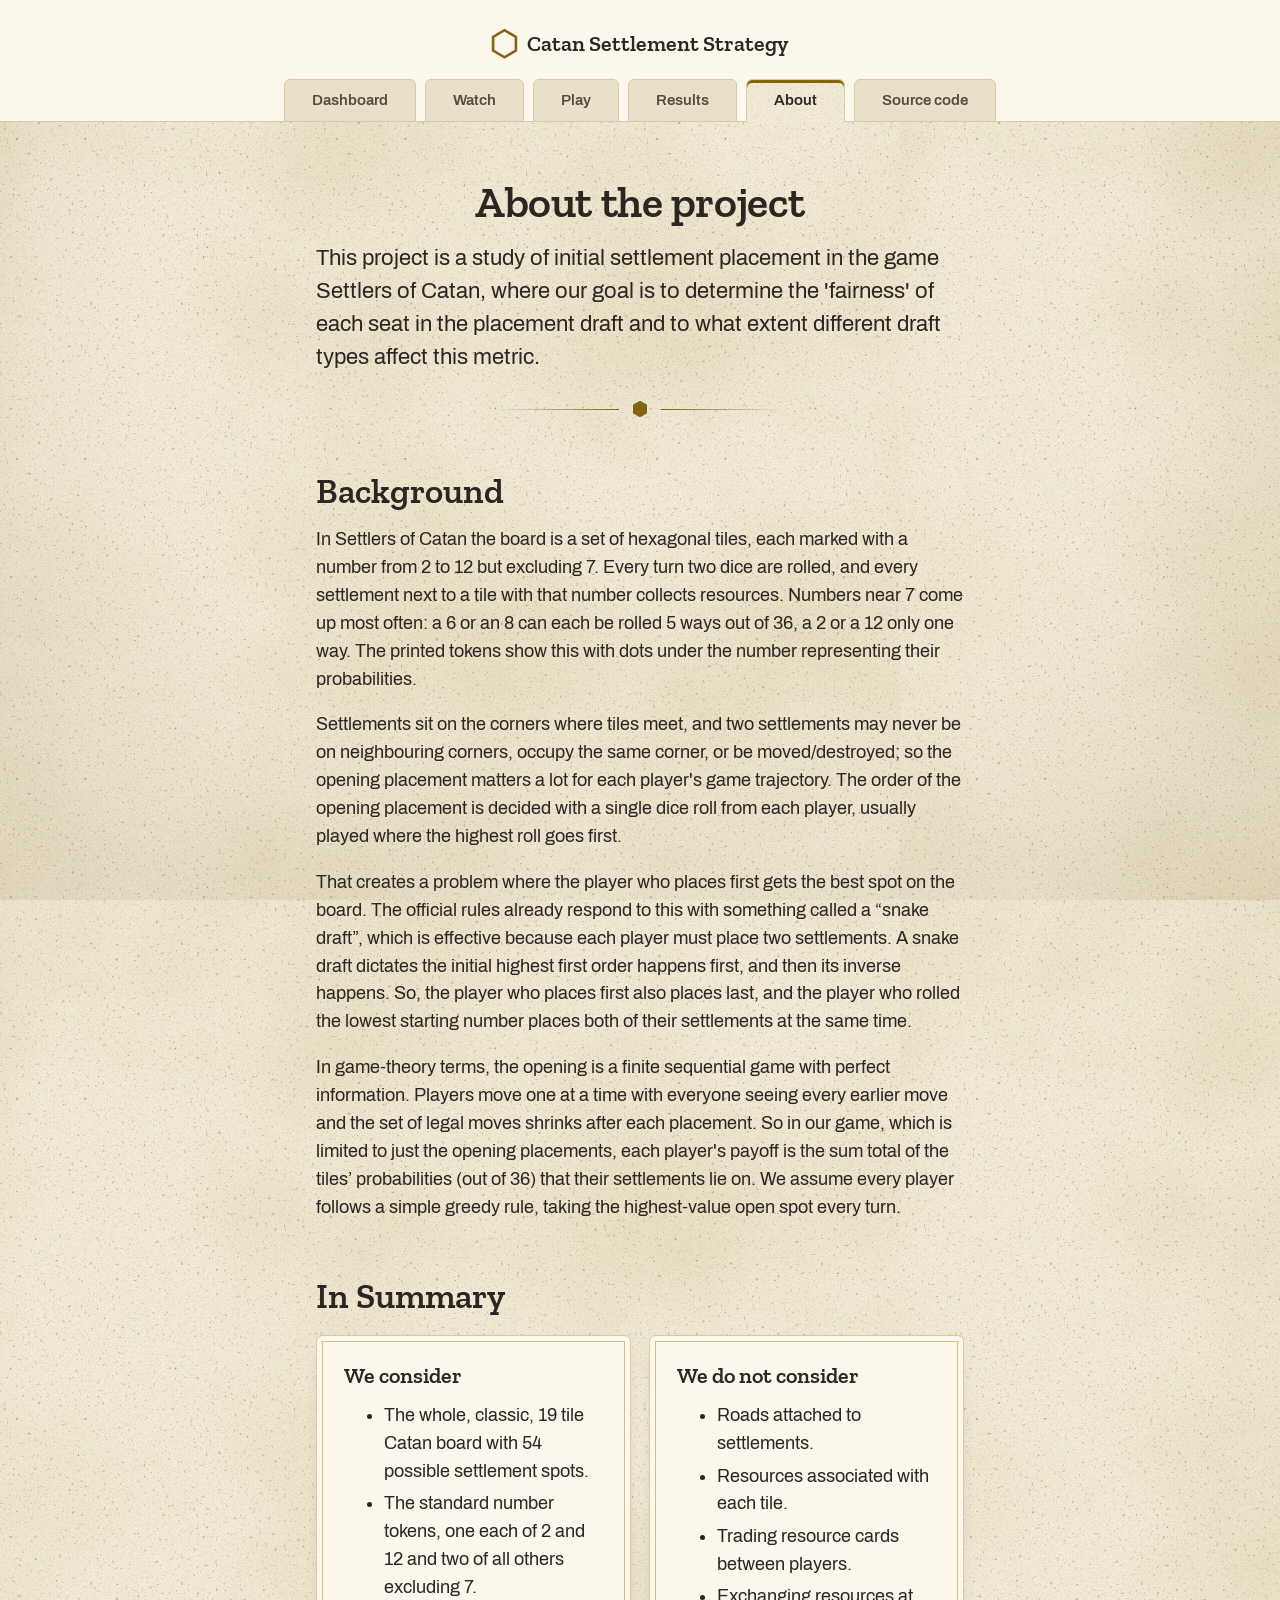
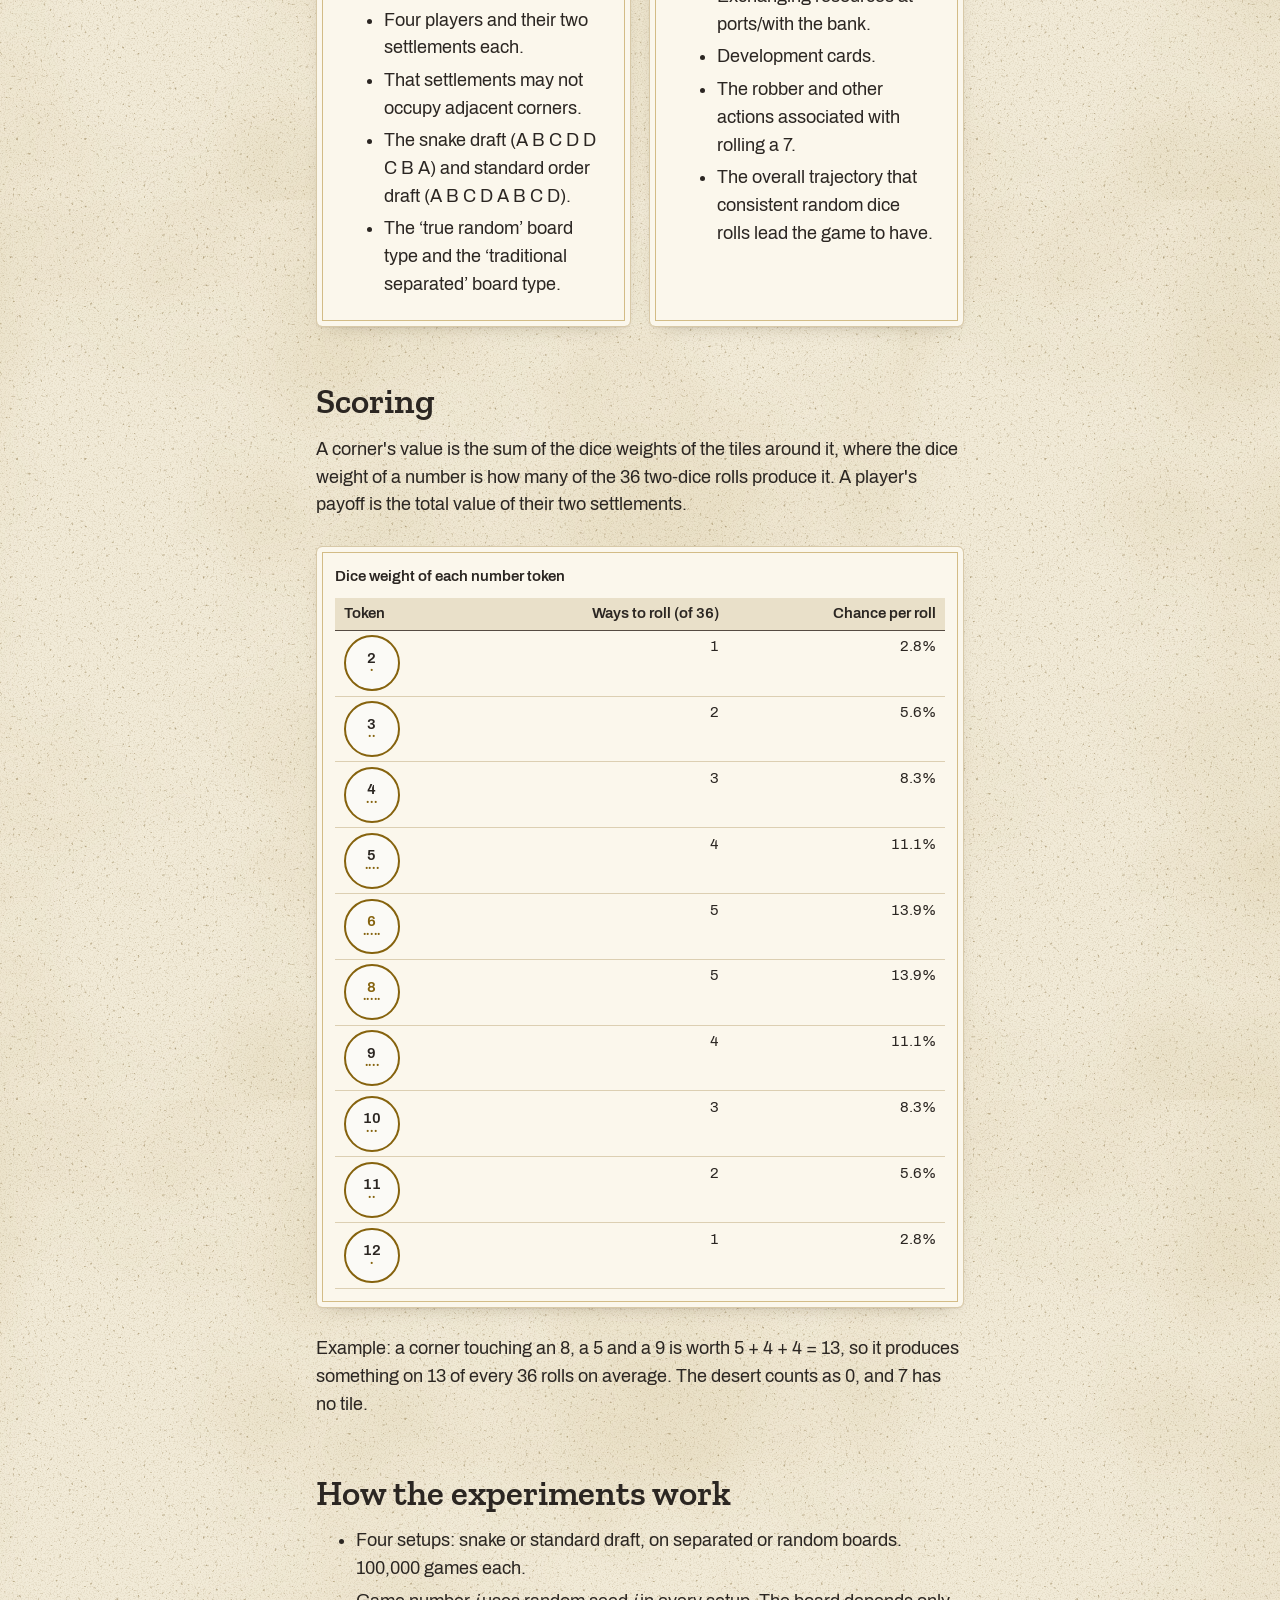
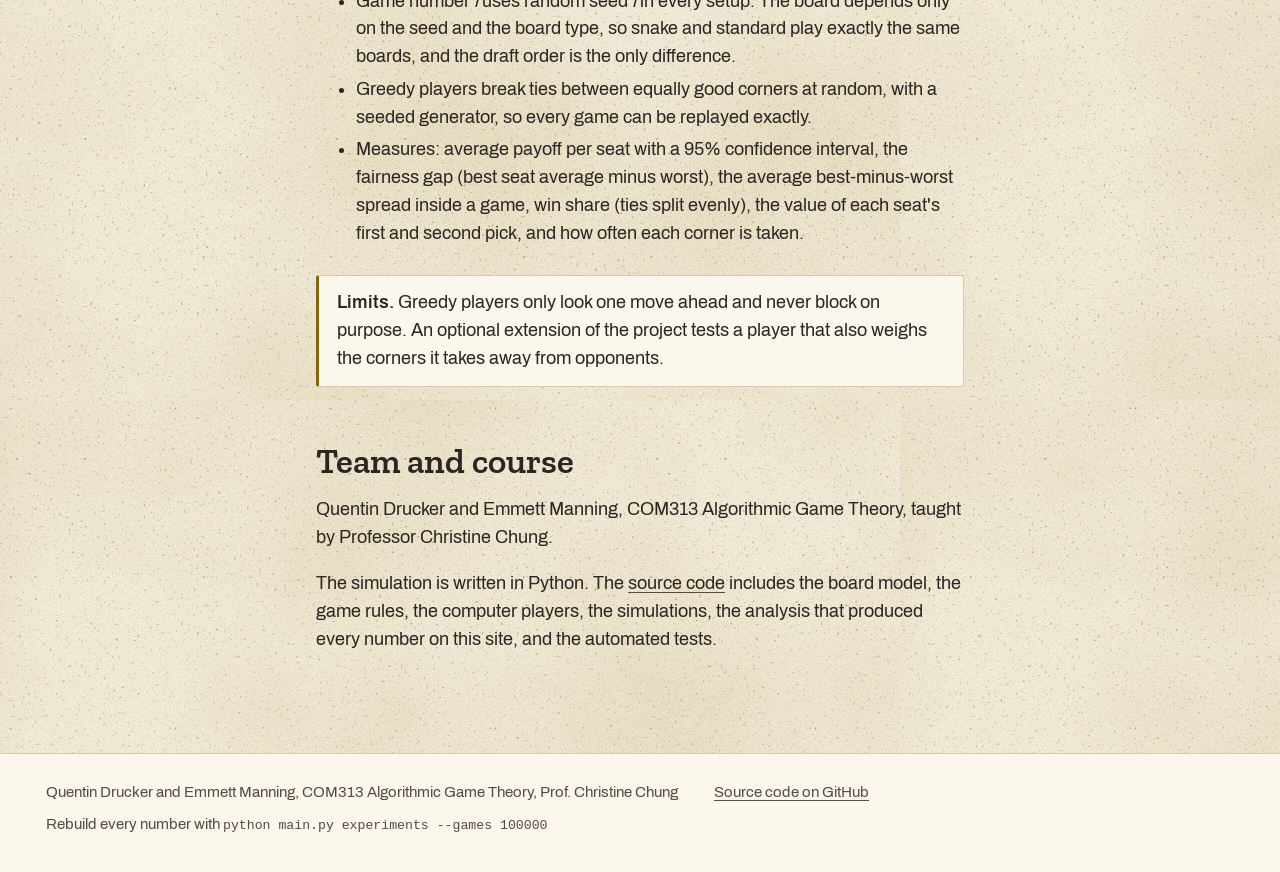
==== commit 7ac7335a: "About page: reword the greedy-rule sentence Co-authored-by: Emmett Manning <emanning1@users.noreply." ====
--- a/site/about.html
+++ b/site/about.html
@@ -76,8 +76,7 @@
       move one at a time with everyone seeing every earlier move and the set of legal moves shrinks after
       each placement. So in our game, which is limited to just the opening placements, each player's
       payoff is the sum total of the tiles’ probabilities (out of 36) that their settlements lie on.
-      Playing optimally and taking only the highest value spot every turn means that every player follows
-      a simple greedy rule.
+      We assume every player follows a simple greedy rule, taking the highest-value open spot every turn.
     </p>
 
     <!-- In summary: what the simulation does and doesn't include, side by side. -->
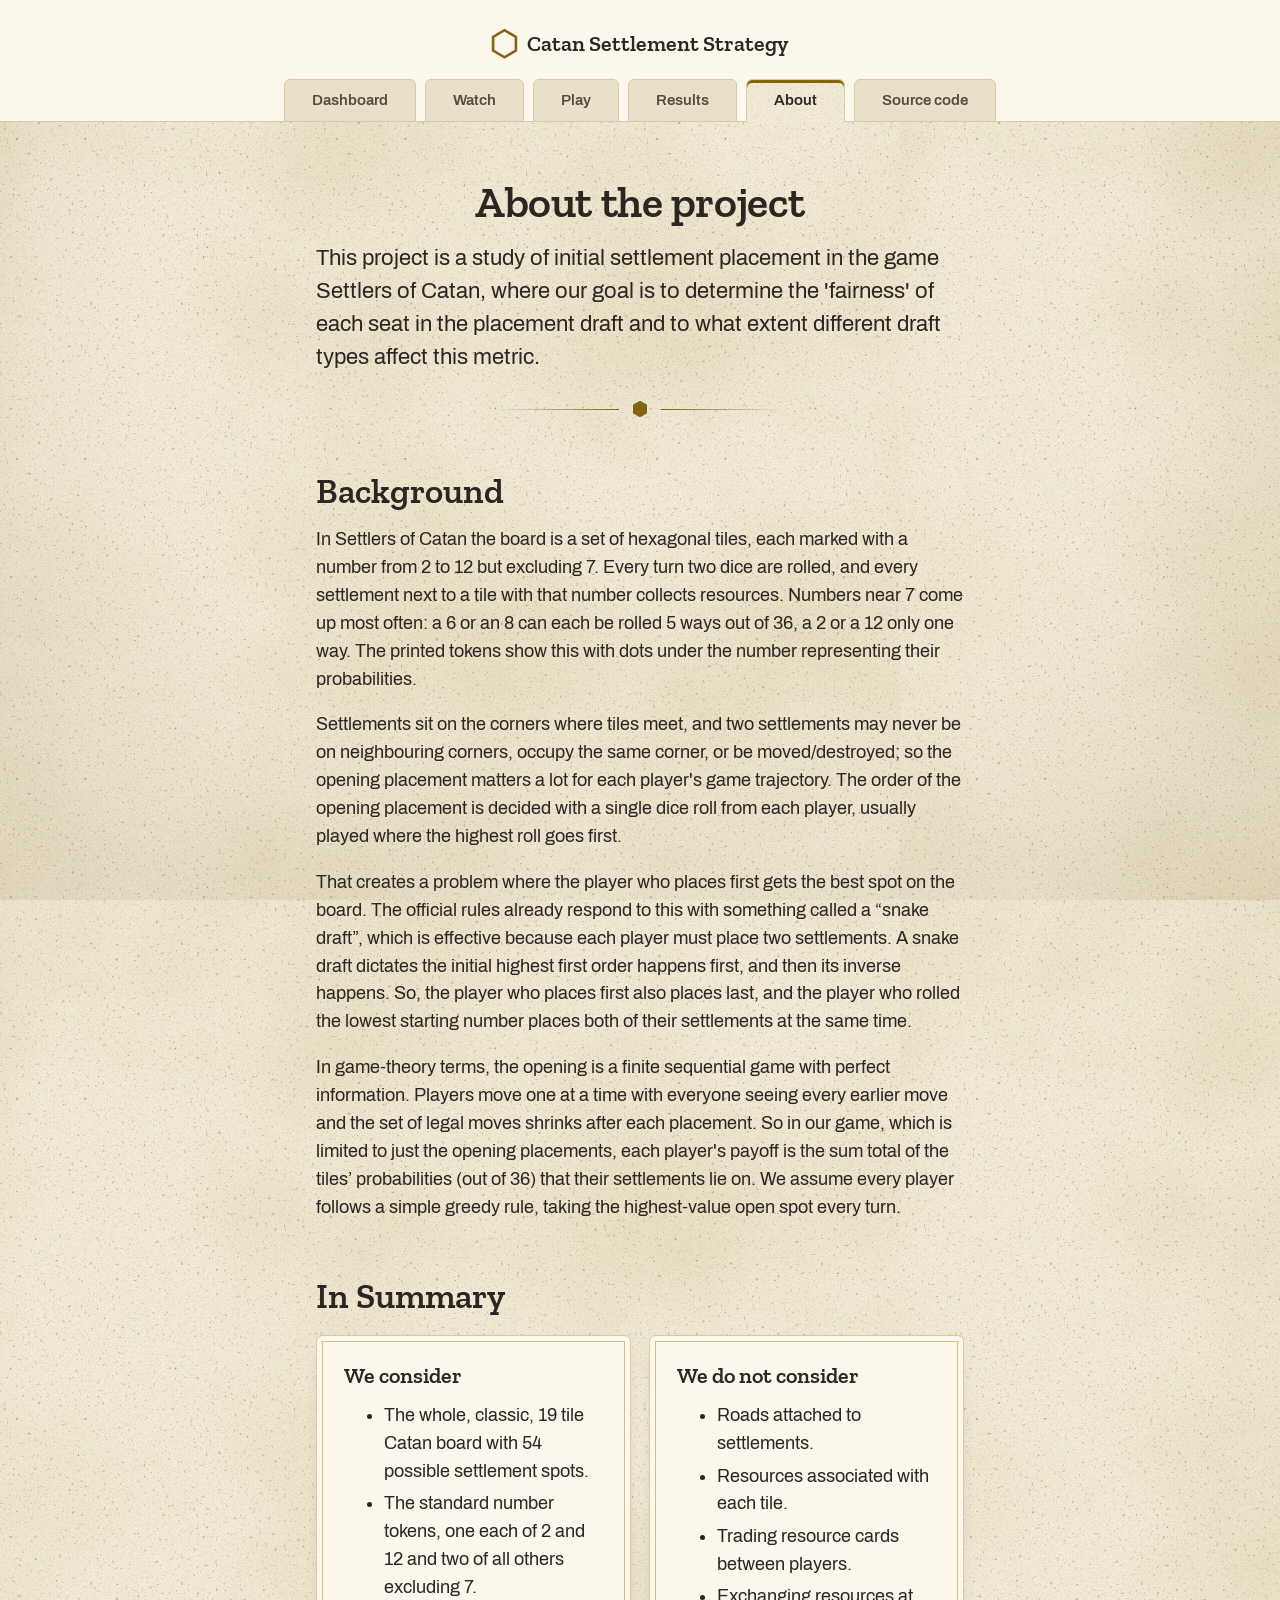
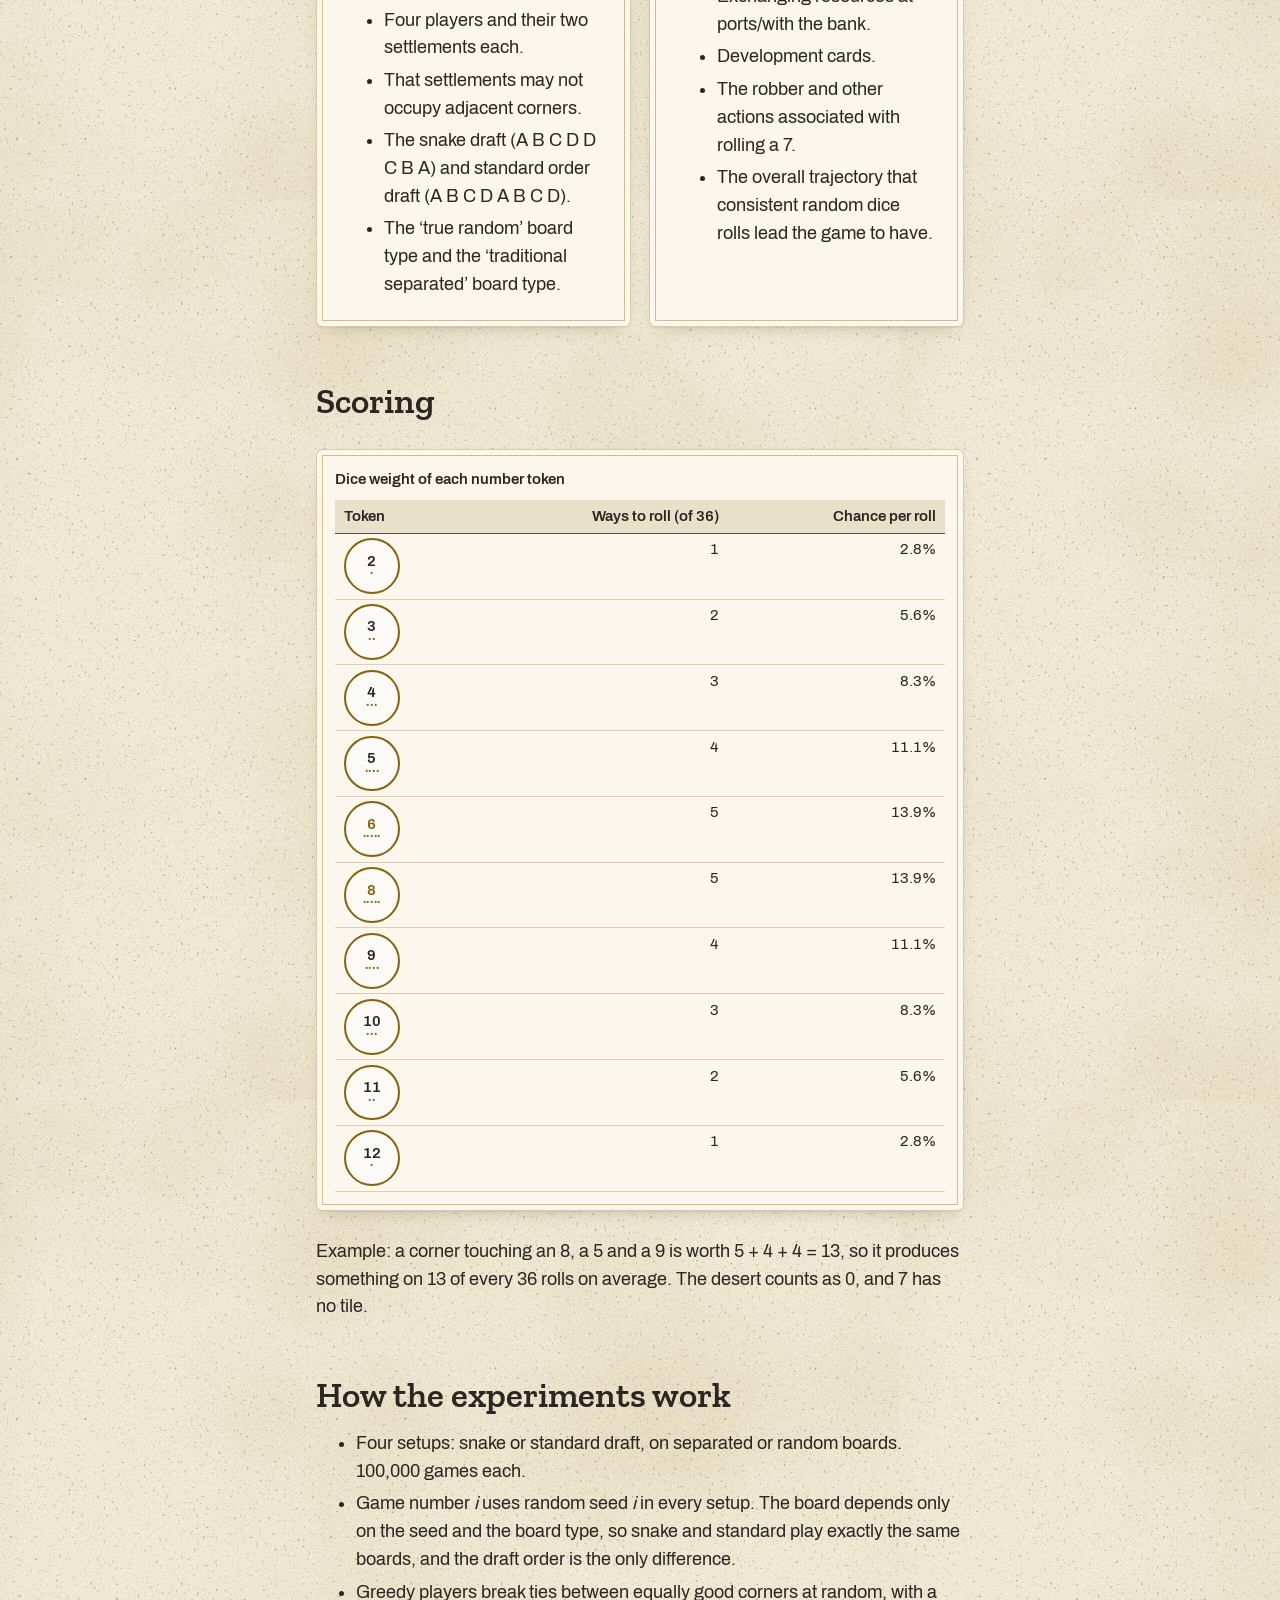
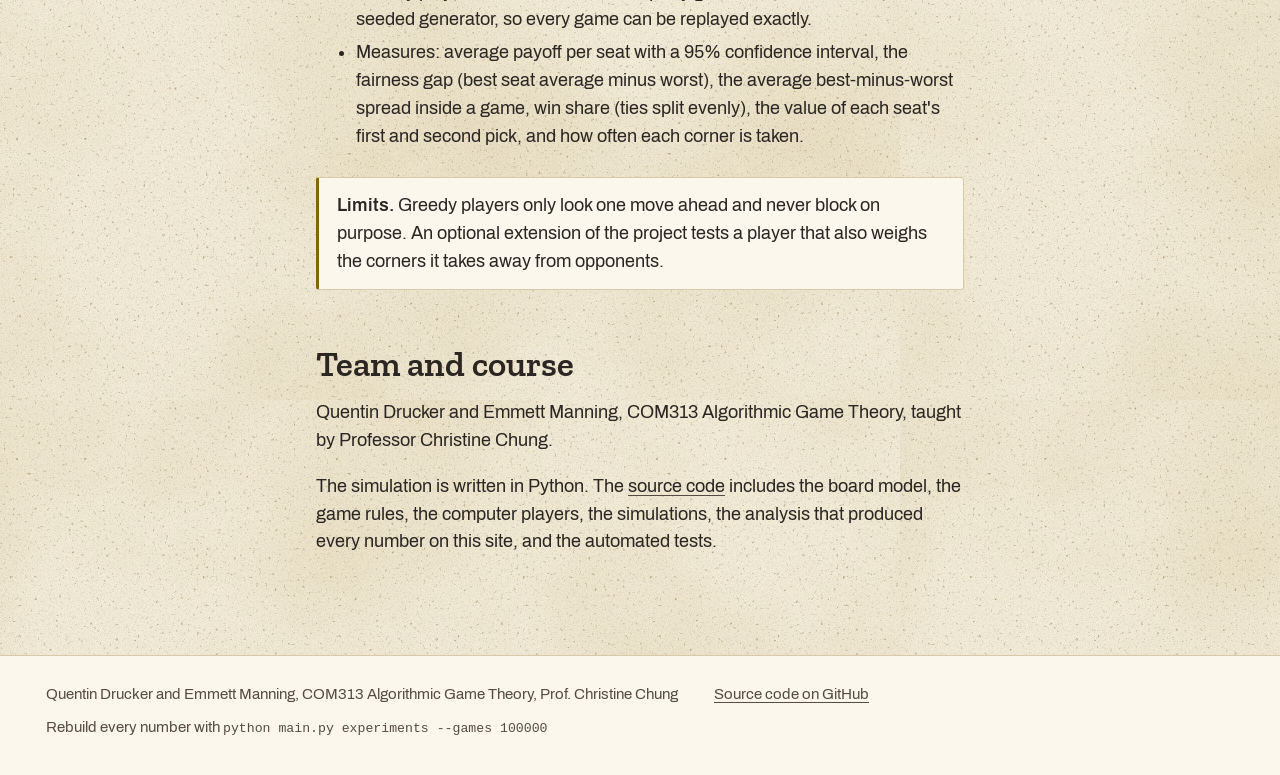
==== commit 8f15c082: "About page: Scoring section keeps only the dice-weight table Co-authored-by: Emmett Manning <emannin" ====
--- a/site/about.html
+++ b/site/about.html
@@ -109,11 +109,6 @@
 
     <!-- Scoring: dice weights as tokens; pips = ways to roll the number out of 36 (src/board.py). -->
     <h2>Scoring</h2>
-    <p>
-      A corner's value is the sum of the dice weights of the tiles around it, where the dice weight of a
-      number is how many of the 36 two-dice rolls produce it. A player's payoff is the total value of
-      their two settlements.
-    </p>
     <div class="table-wrap panel">
       <table class="data-table data-table--compact">
         <caption>Dice weight of each number token</caption>
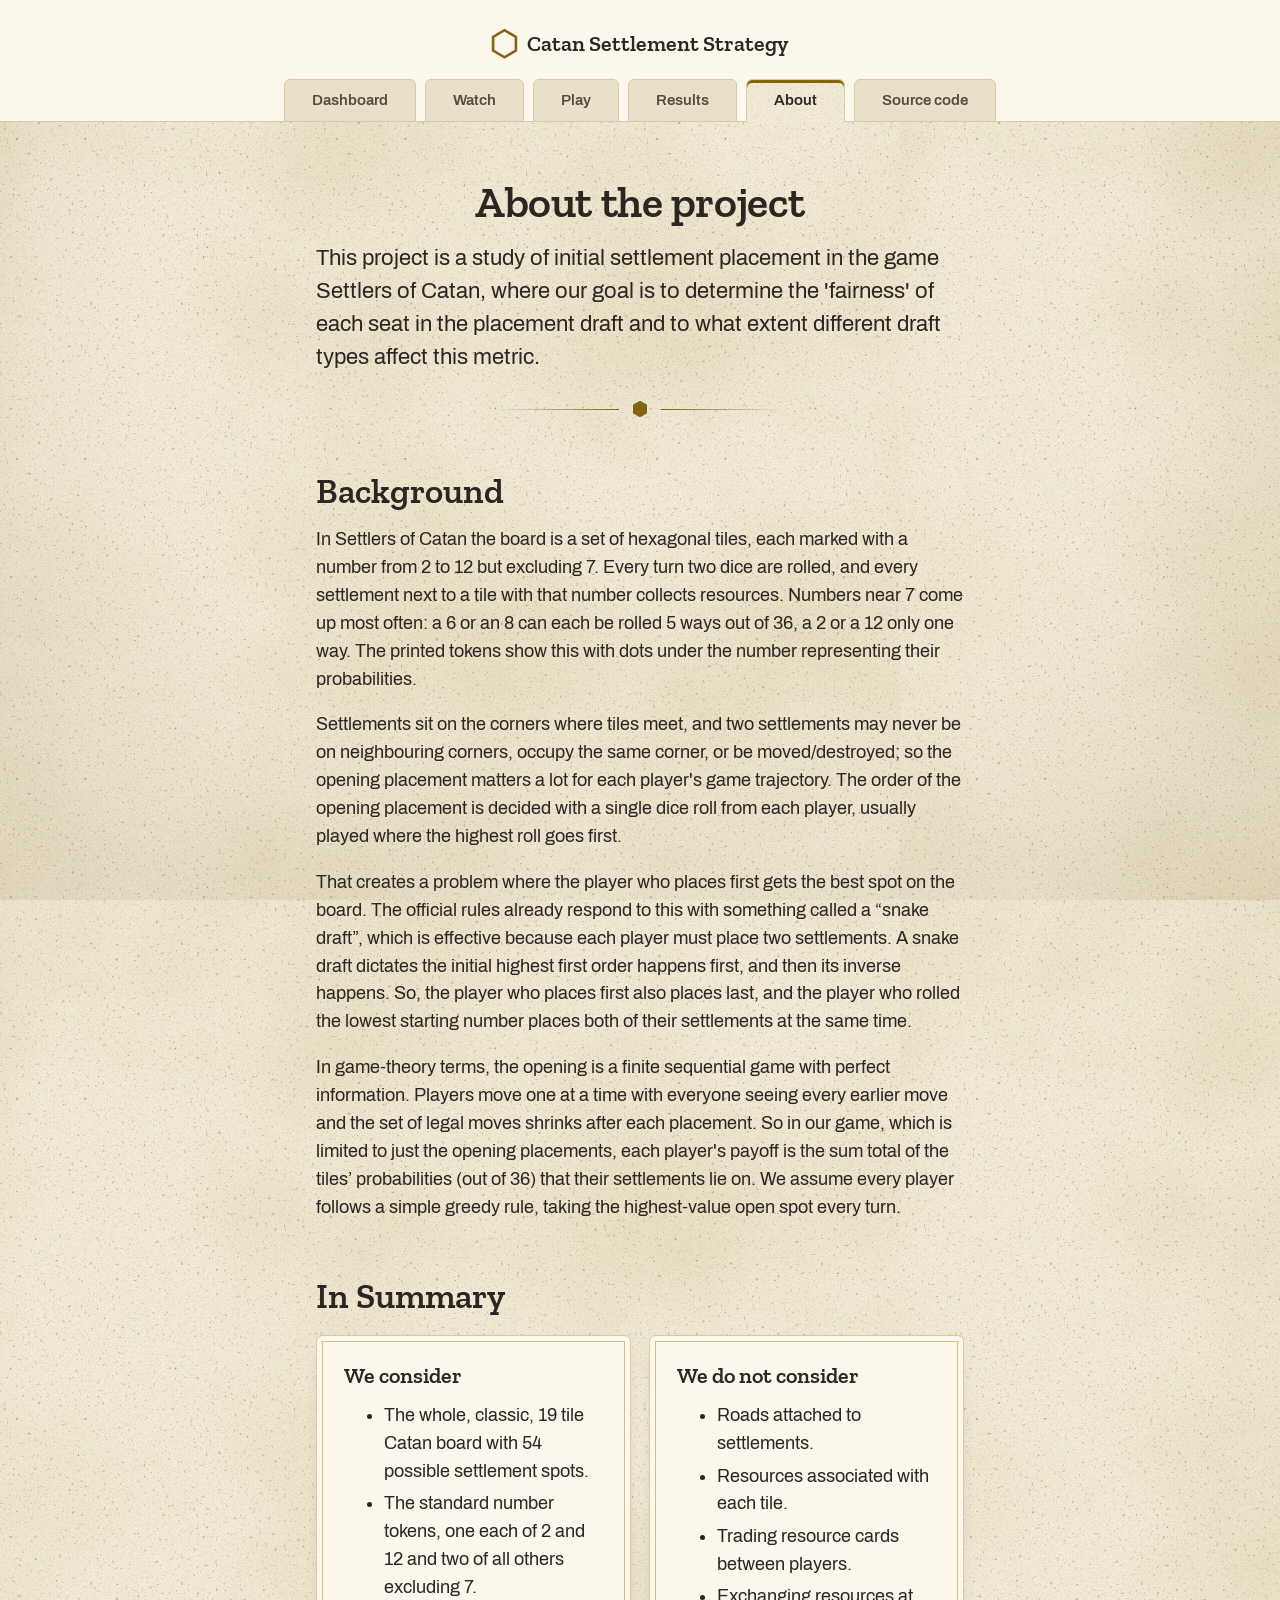
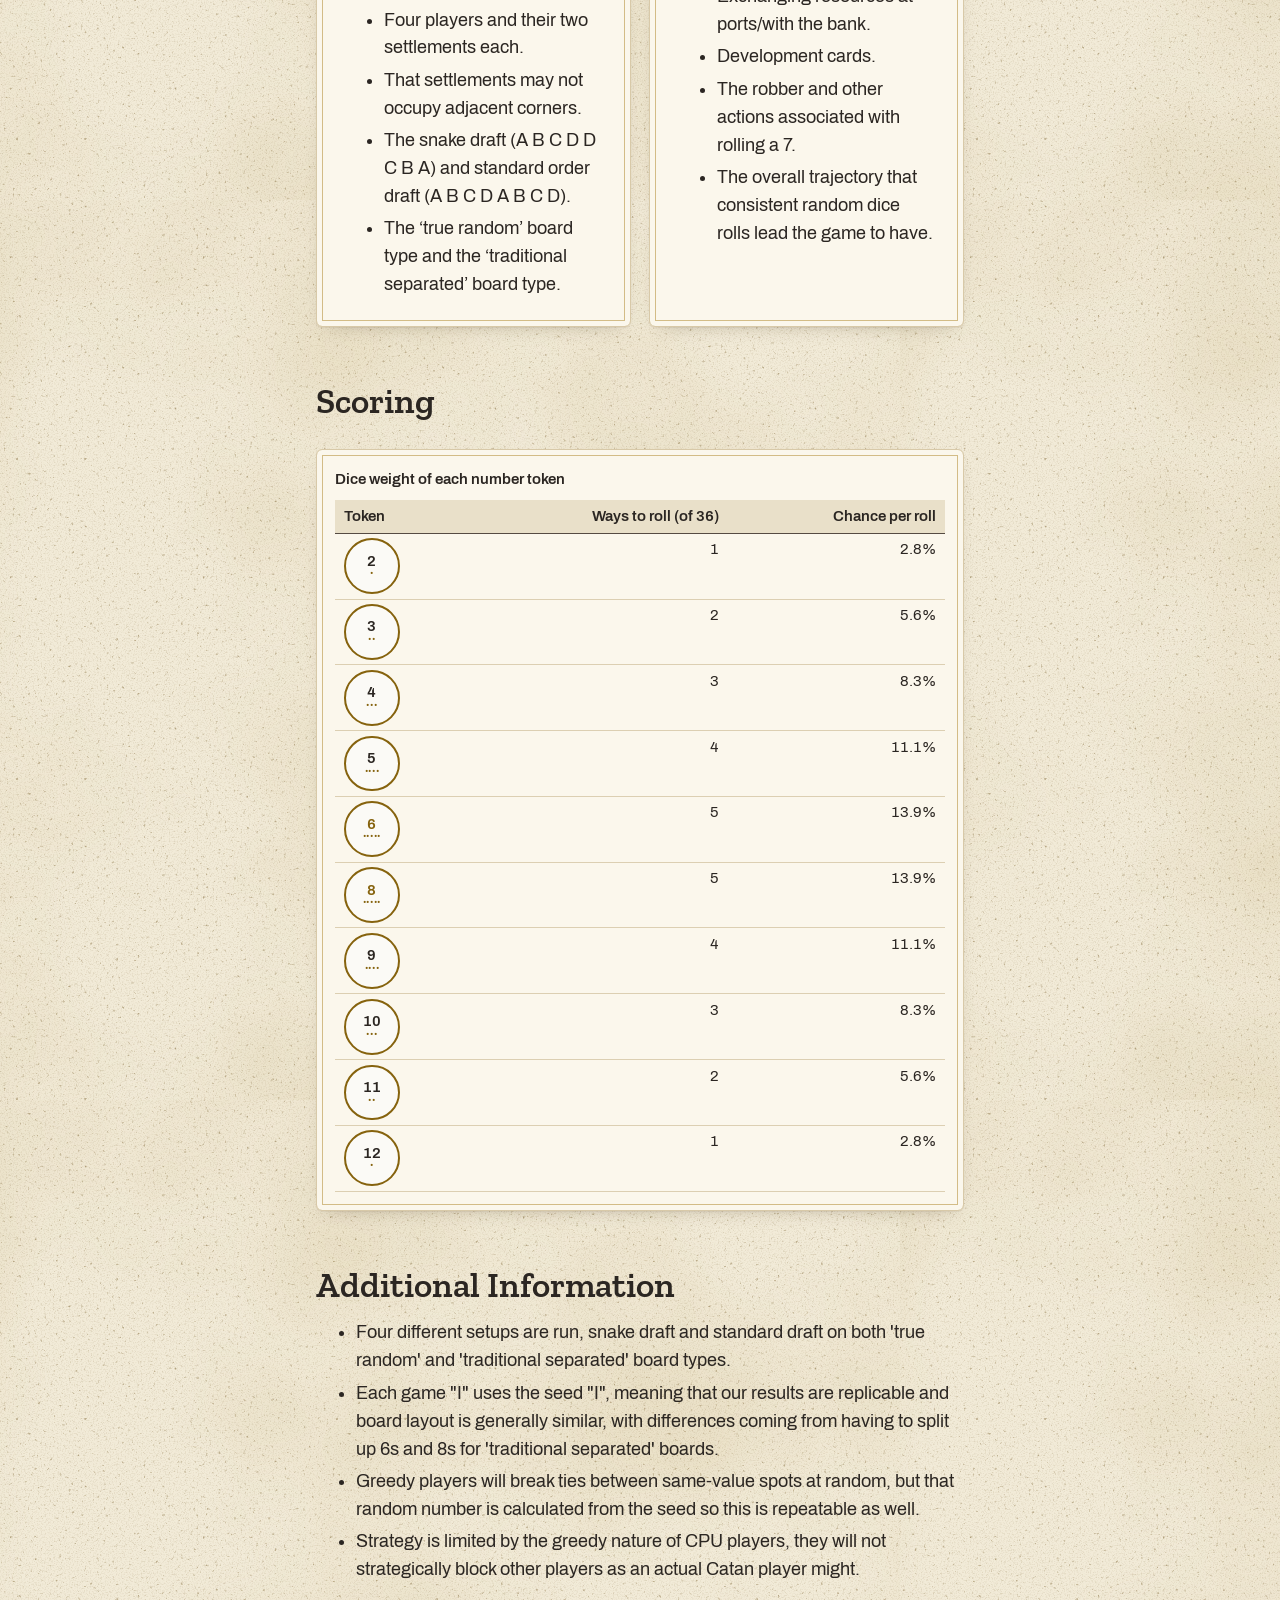
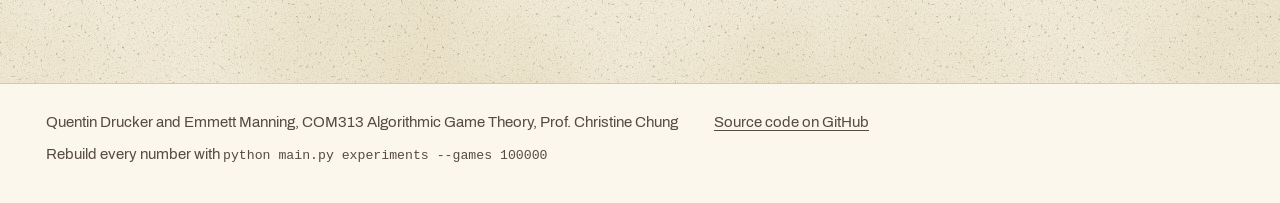
==== commit 8c37ef84: "About page: Additional Information section; drop limits box and team section Co-authored-by: Emmett " ====
--- a/site/about.html
+++ b/site/about.html
@@ -129,37 +129,15 @@
         </tbody>
       </table>
     </div>
-    <p>
-      Example: a corner touching an 8, a 5 and a 9 is worth 5 + 4 + 4 = 13, so it produces something on
-      13 of every 36 rolls on average. The desert counts as 0, and 7 has no tile.
-    </p>
 
-    <!-- Experiments: setups + measures (summary of docs/experiments.md). -->
-    <h2>How the experiments work</h2>
+    <!-- Additional information: setups, seeds, tie-breaks, limits. -->
+    <h2>Additional Information</h2>
     <ul>
-      <li>Four setups: snake or standard draft, on separated or random boards. 100,000 games each.</li>
-      <li>Game number <em>i</em> uses random seed <em>i</em> in every setup. The board depends only on the seed and the board type, so snake and standard play exactly the same boards, and the draft order is the only difference.</li>
-      <li>Greedy players break ties between equally good corners at random, with a seeded generator, so every game can be replayed exactly.</li>
-      <li>Measures: average payoff per seat with a 95% confidence interval, the fairness gap (best seat average minus worst), the average best-minus-worst spread inside a game, win share (ties split evenly), the value of each seat's first and second pick, and how often each corner is taken.</li>
+      <li>Four different setups are run, snake draft and standard draft on both 'true random' and 'traditional separated' board types.</li>
+      <li>Each game "I" uses the seed "I", meaning that our results are replicable and board layout is generally similar, with differences coming from having to split up 6s and 8s for 'traditional separated' boards.</li>
+      <li>Greedy players will break ties between same-value spots at random, but that random number is calculated from the seed so this is repeatable as well.</li>
+      <li>Strategy is limited by the greedy nature of CPU players, they will not strategically block other players as an actual Catan player might.</li>
     </ul>
-
-    <!-- Limits (same caveat as the Results page). -->
-    <div class="note">
-      <p><strong>Limits.</strong> Greedy players only look one move ahead and never block on purpose.
-        An optional extension of the project tests a player that also weighs the corners it takes away
-        from opponents.</p>
-    </div>
-
-    <!-- Team, course and code. -->
-    <h2>Team and course</h2>
-    <p>
-      Quentin Drucker and Emmett Manning, COM313 Algorithmic Game Theory, taught by Professor Christine Chung.
-    </p>
-    <p>
-      The simulation is written in Python. The <a href="https://github.com/quentin-drucker/catan-settlement-strategy">source
-      code</a> includes the board model, the game rules, the computer players, the simulations, the analysis
-      that produced every number on this site, and the automated tests.
-    </p>
   </main>
 
   <!-- Footer (same on every page). -->
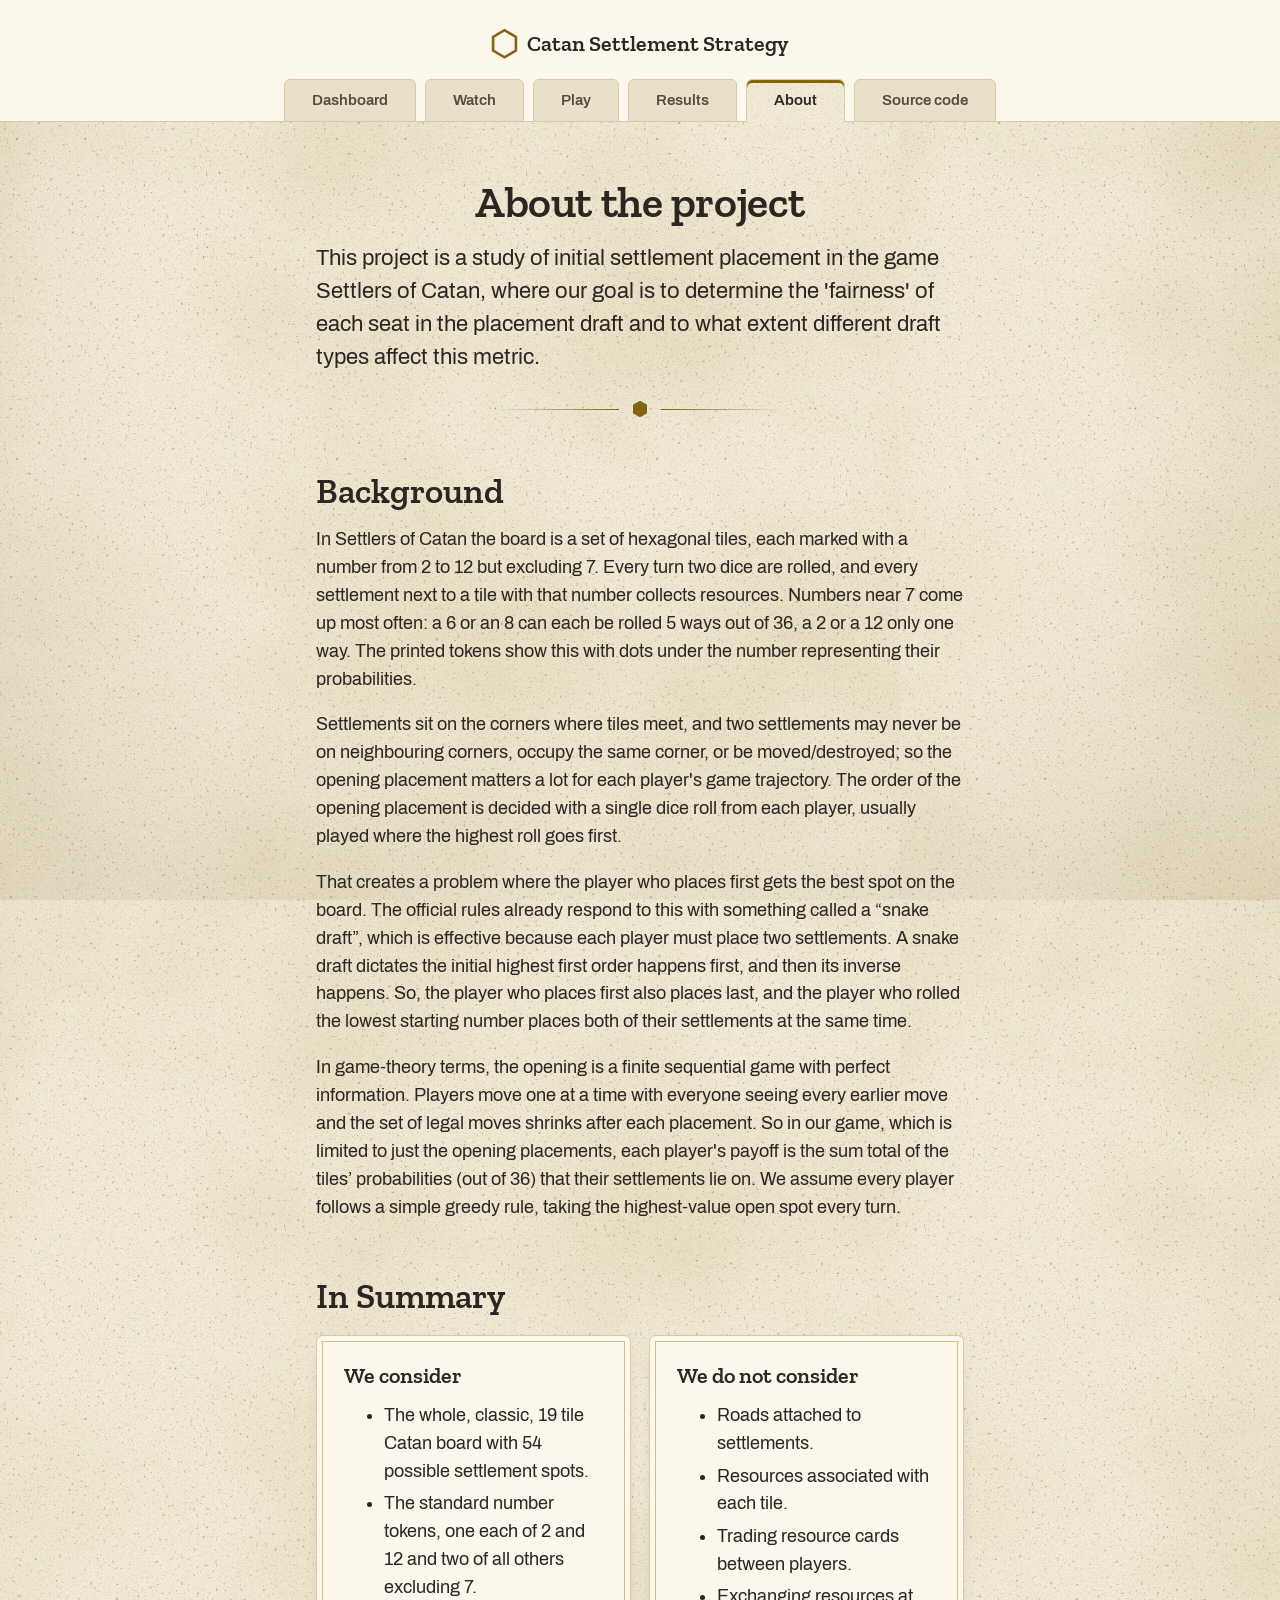
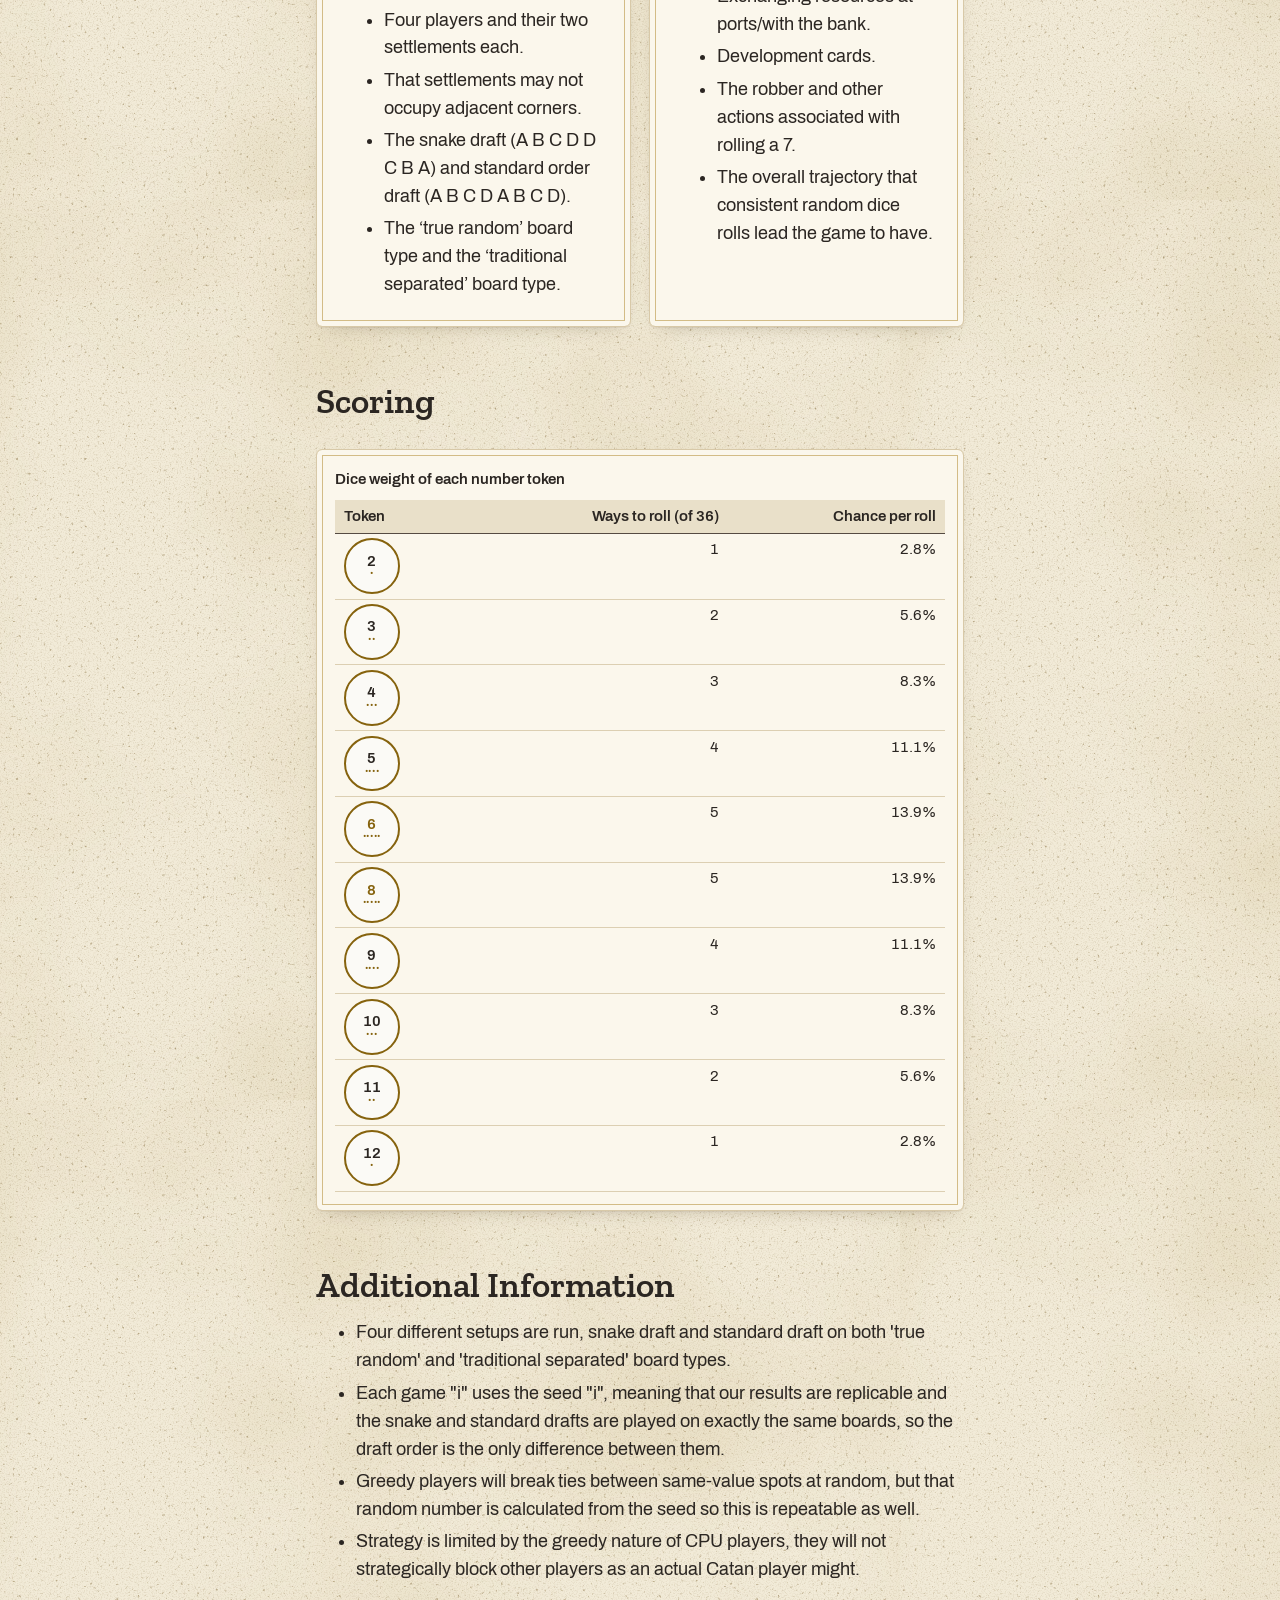
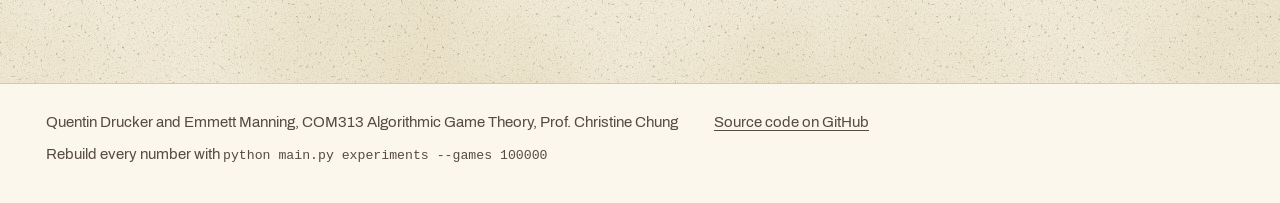
==== commit f12805cb: "About page: correct the seed bullet Co-authored-by: Emmett Manning <emanning1@users.noreply.github.c" ====
--- a/site/about.html
+++ b/site/about.html
@@ -5,7 +5,7 @@
   - background: Catan's opening, draft orders, the game-theory framing
   - in summary: what the model does and doesn't include, side by side
   - scoring: dice-weight table drawn as Catan number tokens with pips
-  - experiments, limits, team and course, where the code lives
+  - additional information: setups, seeds, tie-breaks, limits
   Sources: proposal, docs/experiments.md, src/board.py (dice weights).
 -->
 <html lang="en">
@@ -134,7 +134,7 @@
     <h2>Additional Information</h2>
     <ul>
       <li>Four different setups are run, snake draft and standard draft on both 'true random' and 'traditional separated' board types.</li>
-      <li>Each game "I" uses the seed "I", meaning that our results are replicable and board layout is generally similar, with differences coming from having to split up 6s and 8s for 'traditional separated' boards.</li>
+      <li>Each game "i" uses the seed "i", meaning that our results are replicable and the snake and standard drafts are played on exactly the same boards, so the draft order is the only difference between them.</li>
       <li>Greedy players will break ties between same-value spots at random, but that random number is calculated from the seed so this is repeatable as well.</li>
       <li>Strategy is limited by the greedy nature of CPU players, they will not strategically block other players as an actual Catan player might.</li>
     </ul>
